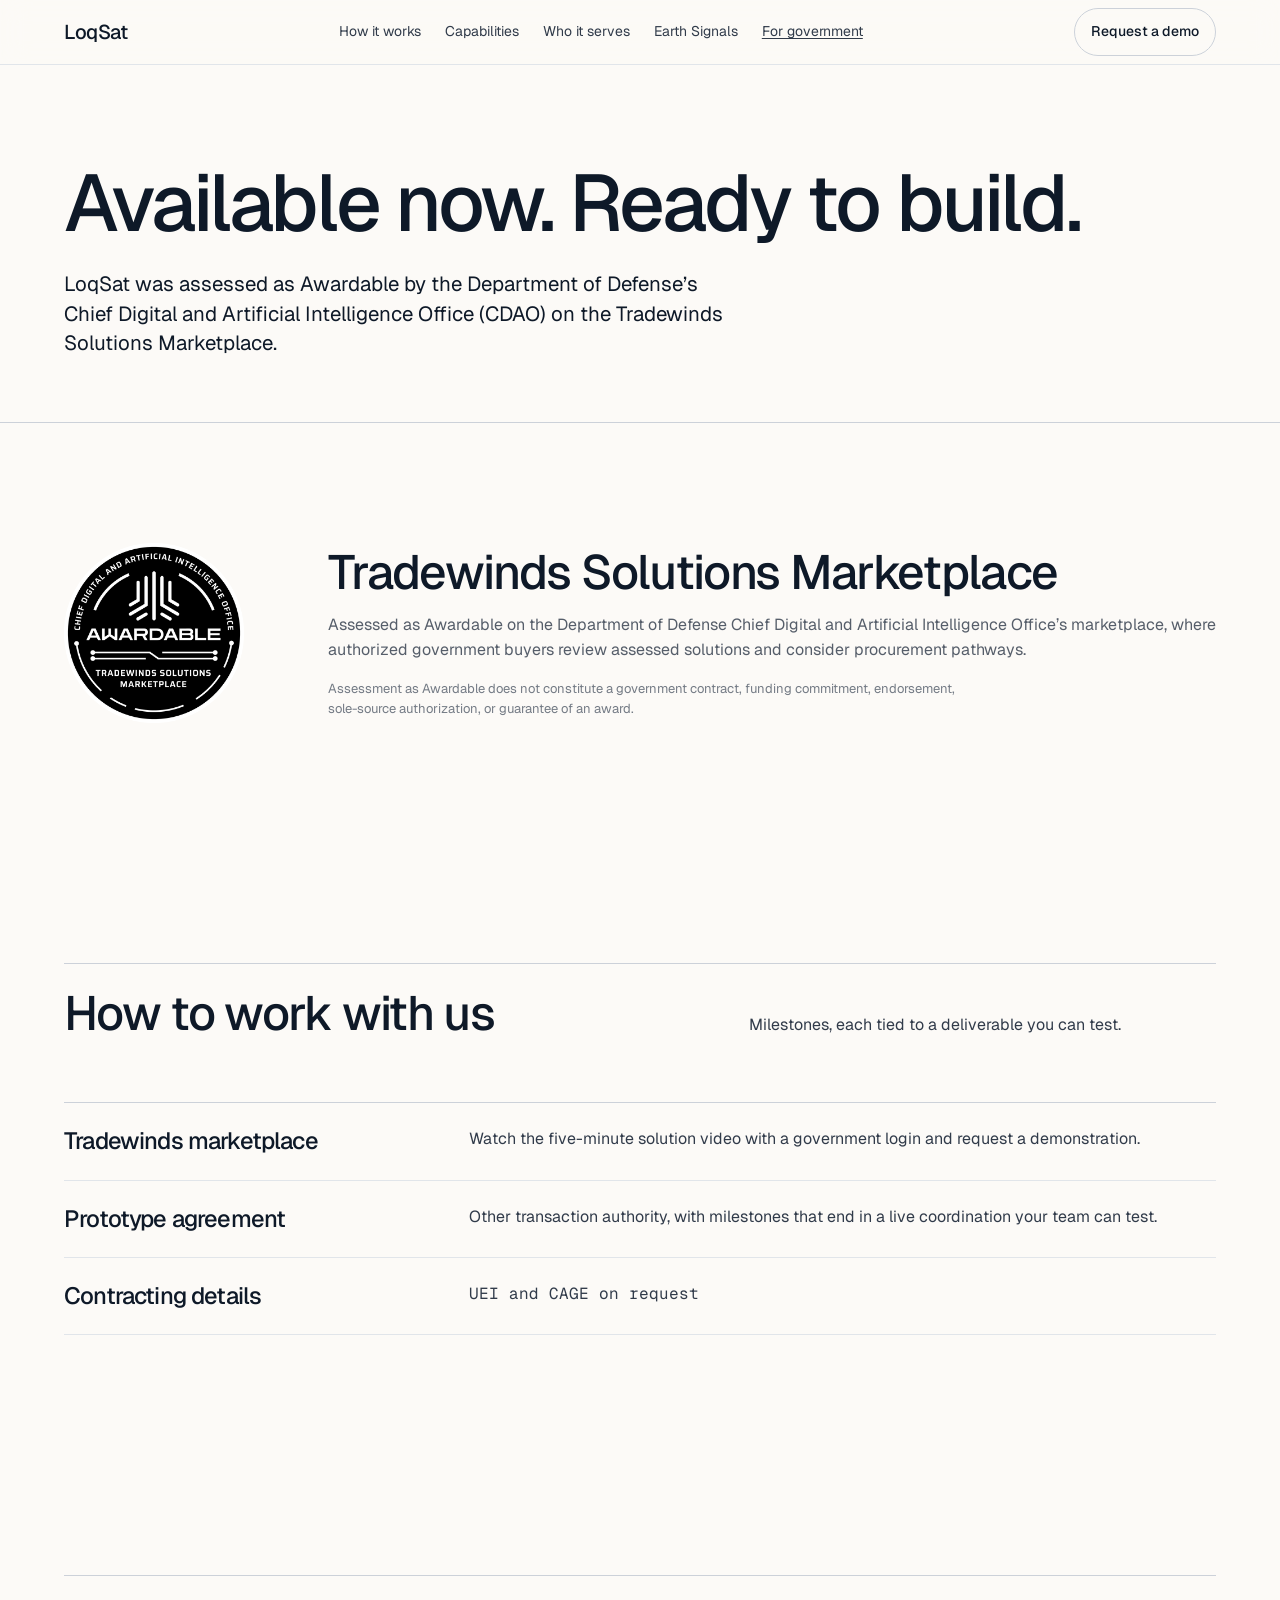
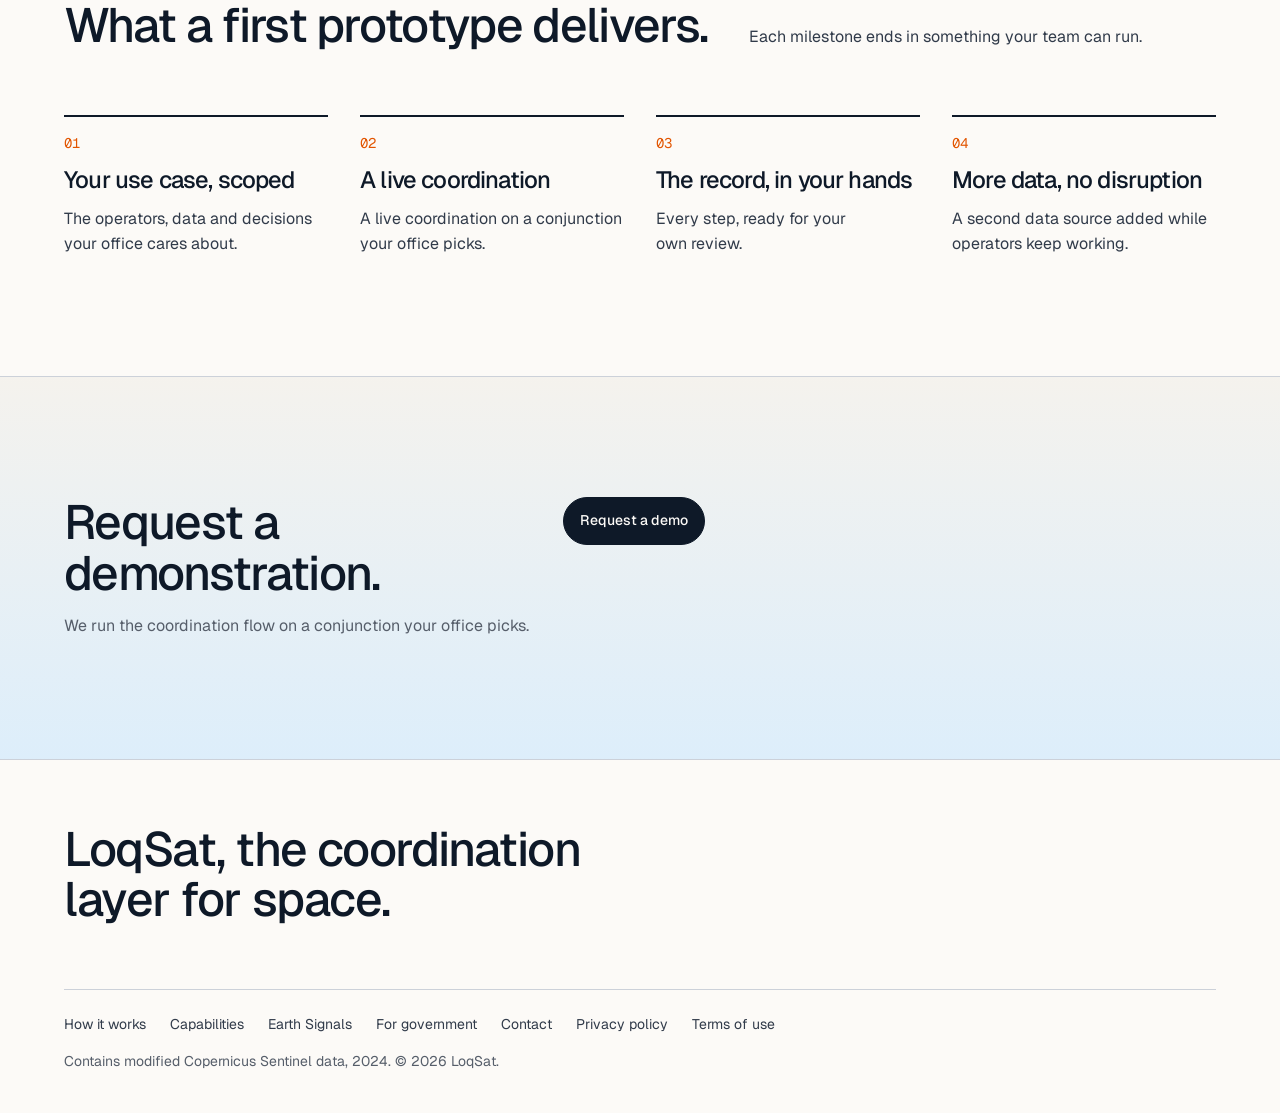
==== government.html @ f5f372d7 "Deploy the new LoqSat site (loqsat-platform deb4bd4) Founder asked to push, merge and deploy. Copied" ====
<!doctype html>
<html lang="en" class="js">
<head>
<meta name="description" content="LoqSat is assessed as Awardable by the Department of Defense’s CDAO on the Tradewinds Solutions Marketplace. How government buyers work with us.">
<meta charset="utf-8">
<meta name="viewport" content="width=device-width, initial-scale=1, viewport-fit=cover">
<link rel="preconnect" href="https://fonts.googleapis.com">
<link rel="stylesheet" href="https://fonts.googleapis.com/css2?family=Geist:wght@400;500&family=Geist+Mono:wght@400&display=swap">
<link rel="icon" href="data:,">
<link rel="stylesheet" href="styles.css">
<title>For government | LoqSat</title></head><body>
<a class="skip" href="#main">Skip to content</a>
<header class="nav">
  <div class="container">
    <a class="wordmark" href="index.html">LoqSat</a>
    <nav aria-label="Main"><ul>
      <li><a href="index.html#how">How it works</a></li>
      <li><a href="index.html#platform">Capabilities</a></li>
      <li><a href="index.html#who">Who it serves</a></li>
      <li><a href="signals.html">Earth Signals</a></li>
      <li><a href="government.html" aria-current="page">For government</a></li>
    </ul></nav>
    <a class="btn" href="index.html#contact">Request a demo</a>
  </div>
</header>
<main id="main">
  <section class="page-head"><div class="container">
    <h1>Available now. Ready to build.</h1>
    <p class="lead">LoqSat was assessed as Awardable by the Department of Defense’s Chief Digital and Artificial Intelligence Office (CDAO) on the Tradewinds Solutions Marketplace.</p>
  </div></section>
  <section class="section" aria-labelledby="tw-h"><div class="container">
    <div class="award">
      <a href="https://www.tradewindai.com" target="_blank" rel="noopener"><img src="badge-tradewinds-awardable.png" width="200" height="200" alt="Awardable badge, Tradewinds Solutions Marketplace"></a>
      <div class="body">
        <h2 id="tw-h">Tradewinds Solutions Marketplace</h2>
        <p class="muted">Assessed as Awardable on the Department of Defense Chief Digital and Artificial Intelligence Office’s marketplace, where authorized government buyers review assessed solutions and consider procurement pathways.</p>
        <p class="fine">Assessment as Awardable does not constitute a government contract, funding commitment, endorsement, sole-source authorization, or guarantee of an award.</p>
      </div>
    </div>
  </div></section>
  <section class="section" aria-labelledby="paths-h"><div class="container">
    <div class="section-head"><h2 id="paths-h">How to work with us</h2><p>Milestones, each tied to a deliverable you can test.</p></div>
    <div class="rows">
      <div><h3>Tradewinds marketplace</h3><p>Watch the five-minute solution video with a government login and request a demonstration.</p></div>
      <div><h3>Prototype agreement</h3><p>Other transaction authority, with milestones that end in a live coordination your team can test.</p></div>
      <div><h3>Contracting details</h3><p class="measure">UEI and CAGE on request</p></div>
    </div>
  </div></section>
  <section class="section" aria-labelledby="first-h"><div class="container">
    <div class="section-head"><h2 id="first-h">What a first prototype delivers.</h2><p>Each milestone ends in something your team can run.</p></div>
    <ol class="steps">
      <li><span class="measure">01</span><h3>Your use case, scoped</h3><p>The operators, data and decisions your office cares about.</p></li>
      <li><span class="measure">02</span><h3>A live coordination</h3><p>A live coordination on a conjunction your office picks.</p></li>
      <li><span class="measure">03</span><h3>The record, in your hands</h3><p>Every step, ready for your own review.</p></li>
      <li><span class="measure">04</span><h3>More data, no disruption</h3><p>A second data source added while operators keep working.</p></li>
    </ol>
  </div></section>
</main>
<section class="close" aria-labelledby="demo-h"><div class="container">
  <div style="display:grid;gap:var(--space-md);align-content:start"><h2 id="demo-h">Request a demonstration.</h2><p class="muted">We run the coordination flow on a conjunction your office picks.</p></div>
  <div><a class="btn btn--primary" href="index.html#contact">Request a demo</a></div>
</div></section>
<footer class="footer">
  <div class="container">
    <p class="letter">LoqSat, the coordination layer for space.</p>
    <div class="cols">
      <ul><li><a href="index.html#how">How it works</a></li><li><a href="index.html#platform">Capabilities</a></li><li><a href="signals.html">Earth Signals</a></li><li><a href="government.html">For government</a></li><li><a href="index.html#contact">Contact</a></li><li><a href="privacy.html">Privacy policy</a></li><li><a href="terms.html">Terms of use</a></li></ul>
      <p class="muted">Contains modified Copernicus Sentinel data, 2024. © 2026 LoqSat.</p>
    </div>
  </div>
</footer>
</body></html>
---- styles.css ----
:root {
  color-scheme: light;
  --space-3xs: 2px; --space-2xs: 4px; --space-xs: 8px; --space-sm: 12px; --space-md: 16px; --space-lg: 24px; --space-xl: 40px; --space-2xl: 64px; --space-3xl: 96px; --space-4xl: 144px;
  --text-xs: 0.8125rem; --text-sm: 0.875rem; --text-md: 1rem; --text-lg: 1.25rem; --text-xl: 1.5625rem; --text-2xl: 1.953rem; --text-3xl: 2.441rem;
  --text-display-s: clamp(2.25rem, 4vw + 0.5rem, 3.75rem); --text-display: clamp(2.75rem, 5vw + 1rem, 5.25rem);
  --text-section: clamp(2rem, 2.5vw + 1rem, 3.5rem); --text-title: clamp(1.25rem, 0.75vw + 0.875rem, 1.625rem); --text-lead: clamp(1.125rem, 0.35vw + 1rem, 1.375rem);
  --ease-out: cubic-bezier(0.16, 1, 0.3, 1); --ease-in: cubic-bezier(0.7, 0, 0.84, 0); --ease-in-out: cubic-bezier(0.65, 0, 0.35, 1);
  --dur-micro: 120ms; --dur-short: 220ms; --dur-long: 420ms;
  --color-error: oklch(72% 0.15 27); --color-success: oklch(76% 0.13 150);
  --container: 1440px; --gutter: 64px; --gap-columns: 32px; --section-gap-s: 120px; --section-gap: 144px; --section-gap-l: 176px;
  --z-base: 1; --z-raised: 10; --z-dropdown: 100; --z-sticky: 200; --z-sticky-nav: 300; --z-modal: 400; --z-toast: 500; --z-tooltip: 600;
  --color-paper: oklch(98.6% 0.004 85); --color-paper-2: oklch(96.2% 0.007 85); --color-paper-3: oklch(93.6% 0.009 85);
  --color-ink: oklch(21% 0.035 258); --color-ink-2: oklch(35% 0.03 258); --color-muted: oklch(48% 0.022 258); --color-muted-2: oklch(58% 0.018 258);
  --color-rule: oklch(86% 0.012 258); --color-rule-2: oklch(92% 0.008 258);
  --color-accent: oklch(63% 0.19 42); --color-accent-ink: oklch(99% 0 0); --color-accent-2: oklch(54% 0.16 255); --color-focus: oklch(55% 0.16 255);
  --color-error: oklch(55% 0.19 27);
  --font-display: "Geist", ui-sans-serif, system-ui, sans-serif; --font-body: var(--font-display);
  --font-outlier: "Geist Mono", ui-monospace, monospace;
  --radius-card: 10px; --radius-pill: 999px; --rule-hair: 1px; --shadow-card: 0 1px 2px oklch(21% 0.035 258 / 0.06), 0 12px 40px -12px oklch(21% 0.035 258 / 0.18);
  --tracking-display: -0.035em; --display-weight: 500;
}
*, *::before, *::after { box-sizing: border-box; }
html, body { overflow-x: clip; }
html { scrollbar-color: var(--color-muted) var(--color-paper); scroll-padding-top: var(--space-3xl); }
body { margin: 0; background: var(--color-paper); color: var(--color-ink); font-family: var(--font-body); font-size: var(--text-md); line-height: 1.55; -webkit-font-smoothing: antialiased; caret-color: var(--color-accent); }
::selection { background: color-mix(in oklab, var(--color-accent) 35%, transparent); color: var(--color-ink); }
:focus-visible { outline: 2px solid var(--color-focus); outline-offset: 2px; }
a { color: inherit; text-decoration-thickness: 1px; text-underline-offset: 0.16em; }
h1, h2, h3 { margin: 0; font-family: var(--font-display); font-weight: var(--display-weight, 700); font-synthesis: none; letter-spacing: var(--tracking-display); line-height: 1.05; overflow-wrap: break-word; min-width: 0; text-wrap: balance; }
h1 { max-width: 20ch; font-size: var(--text-display); } h2 { max-width: 30ch; font-size: var(--text-section); } h3 { max-width: 40ch; font-size: var(--text-title); line-height: 1.2; }
.lead { font-size: var(--text-lead); line-height: 1.45; max-width: 52ch; }
p { margin: 0; text-wrap: pretty; }
p:not([class]) { max-width: 65ch; }
img, video { max-width: 100%; height: auto; display: block; }
svg { display: block; }
[hidden] { display: none !important; }
button, input, select, textarea { font: inherit; }
.container { width: 100%; max-width: var(--container); margin-inline: auto; padding-inline: var(--gutter); box-sizing: border-box; }
.num, .figure, td.num { font-variant-numeric: tabular-nums; }
.visually-hidden { position: absolute; width: 1px; height: 1px; overflow: hidden; clip-path: inset(50%); white-space: nowrap; }
[data-slot] { position: relative; overflow: hidden; background: linear-gradient(160deg, var(--color-paper-2, var(--color-paper)), var(--color-paper-3, var(--color-paper))); }
[data-slot] > img { position: absolute; inset: 0; width: 100%; height: 100%; object-fit: cover; z-index: 1; }
[data-slot]:has(> img) > :not(img):not([data-keep]) { display: none !important; }
@media (max-width: 60rem) { :root { --gutter: 24px; --section-gap-s: 80px; --section-gap: 96px; --section-gap-l: 120px; } }
@media (max-width: 40rem) { :root { --gutter: 16px; --section-gap-s: 56px; --section-gap: 72px; --section-gap-l: 96px; --gap-columns: 16px; } }
@media (prefers-reduced-motion: reduce) { *:not(.keep-motion), *:not(.keep-motion)::before, *:not(.keep-motion)::after { animation-duration: 0.01ms !important; animation-iteration-count: 1 !important; transition-duration: 0.01ms !important; scroll-behavior: auto !important; } }
/* photographs: natural sat=-20 con=10 */


/* ---------- page ---------- */
.measure { font-family: var(--font-outlier); font-variant-numeric: tabular-nums; }
.btn { display: inline-flex; align-items: center; justify-content: center; gap: var(--space-xs); min-height: 44px; border-radius: var(--radius-pill); padding-inline: var(--space-lg); padding: var(--space-sm) var(--space-md); border: var(--rule-hair) solid var(--color-rule); background: none; color: var(--color-ink); font-weight: 500; font-size: var(--text-sm); text-decoration: none; white-space: nowrap; cursor: pointer; transition: background-color var(--dur-short) var(--ease-out), border-color var(--dur-short) var(--ease-out), color var(--dur-short) var(--ease-out); }
.btn:hover { border-color: var(--color-ink); background: var(--color-paper); }
.btn:active { transform: translateY(1px); }
.btn:disabled { opacity: 0.5; cursor: not-allowed; }
.btn--primary { background: var(--color-ink); border-color: var(--color-ink); color: var(--color-paper); }
.btn--primary:hover { background: var(--color-accent-2); border-color: var(--color-accent-2); }
.ticks { position: relative; }
.ticks::before, .ticks::after { content: ""; position: absolute; width: 12px; height: 12px; border: 0 solid var(--color-muted); pointer-events: none; z-index: var(--z-raised); }
.ticks::before { top: calc(-1 * var(--space-xs)); left: calc(-1 * var(--space-xs)); border-width: 1px 0 0 1px; }
.ticks::after { right: calc(-1 * var(--space-xs)); bottom: calc(-1 * var(--space-xs)); border-width: 0 1px 1px 0; }
.label { font-size: var(--text-xs); color: var(--color-muted); font-weight: 500; }
.muted { color: var(--color-muted); }

/* nav */
.nav { position: sticky; top: 0; z-index: var(--z-sticky-nav); background: color-mix(in oklab, var(--color-paper) 80%, transparent); backdrop-filter: saturate(1.4) blur(14px); border-bottom: var(--rule-hair) solid var(--color-rule-2); }
.nav .container { display: flex; align-items: center; justify-content: space-between; gap: var(--space-lg); min-height: 64px; }
.wordmark { font-weight: 500; letter-spacing: -0.02em; font-size: var(--text-lg); text-decoration: none; }
.nav ul { display: flex; gap: var(--space-lg); list-style: none; margin: 0; padding: 0; font-size: var(--text-sm); color: var(--color-ink-2); }
.nav ul a { text-decoration: none; }
.nav ul a:hover, .nav ul a[aria-current="page"] { text-decoration: underline; }
@media (max-width: 52rem) { .nav ul { display: none; } }

/* sections */
.section { padding-block: var(--section-gap-s); }
.section-head { display: grid; grid-template-columns: minmax(0, 7fr) minmax(0, 5fr); gap: var(--gap-columns); padding-top: var(--space-lg); border-top: var(--rule-hair) solid var(--color-rule); align-items: baseline; margin-bottom: var(--space-2xl); }
.section-head p { color: var(--color-ink-2); }
@media (max-width: 52rem) { .section-head { grid-template-columns: minmax(0, 1fr); } }
.figures { display: grid; grid-template-columns: repeat(3, minmax(0, 1fr)); border-block: var(--rule-hair) solid var(--color-rule); }
.figures > div { padding: var(--space-xl) var(--space-lg) var(--space-lg) 0; display: grid; gap: var(--space-sm); align-content: start; }
.figures > div + div { border-left: var(--rule-hair) solid var(--color-rule); padding-left: var(--space-lg); }
.figures .big { font-family: var(--font-outlier); font-size: var(--text-display-s); letter-spacing: -0.03em; line-height: 1; font-variant-numeric: tabular-nums; }
.figures .big small { font-size: 0.5em; color: var(--color-muted); }
.figures .src { font-size: var(--text-xs); color: var(--color-muted-2); }
@media (max-width: 52rem) { .figures { grid-template-columns: minmax(0, 1fr); } .figures > div + div { border-left: 0; border-top: var(--rule-hair) solid var(--color-rule); padding-left: 0; } }
.rows { border-top: var(--rule-hair) solid var(--color-rule); }
.rows > div { display: grid; grid-template-columns: minmax(0, 4fr) minmax(0, 8fr); gap: var(--gap-columns); padding-block: var(--space-lg); border-bottom: var(--rule-hair) solid var(--color-rule-2); }
.rows h3 { font-size: var(--text-title); }
.rows p { color: var(--color-ink-2); }
@media (max-width: 52rem) { .rows > div { grid-template-columns: minmax(0, 1fr); gap: var(--space-xs); } }

/* timeline diagram */
.timeline { margin-top: var(--space-2xl); background: var(--color-paper-2); border-radius: var(--radius-card); padding: var(--space-xl) var(--space-lg) var(--space-lg); overflow-x: auto; }
.timeline svg { min-width: 720px; width: 100%; height: auto; }
.timeline .cap { margin-top: var(--space-sm); font-size: var(--text-xs); color: var(--color-muted); }

/* award */
.award { display: grid; grid-template-columns: 200px minmax(0, 1fr); gap: var(--space-2xl); align-items: center; }
.award img { width: 200px; height: 200px; }
.award .fine { font-size: var(--text-xs); color: var(--color-muted-2); max-width: 70ch; }
.award .body { display: grid; gap: var(--space-md); }
@media (max-width: 52rem) { .award { grid-template-columns: minmax(0, 1fr); } }

/* photo */
.photo { position: relative; outline: var(--rule-hair) solid color-mix(in oklab, var(--color-ink) 8%, transparent); outline-offset: -1px; aspect-ratio: 16 / 10; overflow: hidden; border-radius: var(--radius-card); }
.photo img { width: 100%; height: 100%; object-fit: cover; }
.photo .meta { position: absolute; inset: auto 0 0 0; backdrop-filter: blur(10px); display: grid; grid-template-columns: repeat(3, minmax(0, 1fr)); gap: var(--space-md); padding: var(--space-sm) var(--space-md); background: color-mix(in oklab, var(--color-paper) 82%, transparent); }
.photo .meta div { display: grid; gap: var(--space-3xs); }
.photo .meta .measure { font-size: var(--text-xs); color: var(--color-ink); }
@media (max-width: 40rem) { .photo .meta { grid-template-columns: minmax(0, 1fr); } .photo { aspect-ratio: 4 / 5; } }
.after-photo { display: grid; grid-template-columns: minmax(0, 7fr) minmax(0, 5fr); gap: var(--gap-columns); margin-top: var(--space-xl); align-items: start; }
.after-photo .actions { display: flex; gap: var(--space-sm); flex-wrap: wrap; }
@media (max-width: 52rem) { .after-photo { grid-template-columns: minmax(0, 1fr); } }

/* form close */
.close { background: linear-gradient(180deg, var(--color-paper-2), oklch(94% 0.025 240)); border-block: var(--rule-hair) solid var(--color-rule); }
.close .container { display: grid; grid-template-columns: minmax(0, 5fr) minmax(0, 7fr); gap: var(--gap-columns); padding-block: var(--section-gap-s); }
.form { display: grid; grid-template-columns: repeat(2, minmax(0, 1fr)); gap: var(--space-md); }
.field { display: grid; gap: var(--space-2xs); }
.field.wide { grid-column: 1 / -1; }
.field label { font-size: var(--text-xs); color: var(--color-muted); font-weight: 500; }
.field input, .field select, .field textarea { border-radius: 8px; background: var(--color-paper); border: var(--rule-hair) solid var(--color-muted-2); color: var(--color-ink); padding: var(--space-sm); min-height: 44px; transition: border-color var(--dur-short) var(--ease-out); }
.field input:hover, .field select:hover, .field textarea:hover { border-color: var(--color-muted); }
.field input:focus-visible, .field select:focus-visible, .field textarea:focus-visible { border-color: var(--color-focus); outline-offset: 0; }
.field input[aria-invalid="true"] { border-color: var(--color-error); }
.form .status { grid-column: 1 / -1; font-size: var(--text-sm); color: var(--color-ink-2); min-height: 1.5em; }
@media (max-width: 52rem) { .close .container { grid-template-columns: minmax(0, 1fr); } .form { grid-template-columns: minmax(0, 1fr); } }

/* footer */
.footer { padding-block: var(--space-2xl) var(--space-xl); }
.footer .letter { font-size: var(--text-section); letter-spacing: -0.03em; line-height: 1.05; font-weight: 500; max-width: 18ch; }
.footer .cols { display: flex; flex-wrap: wrap; justify-content: space-between; gap: var(--space-md) var(--space-xl); margin-top: var(--space-2xl); padding-top: var(--space-lg); border-top: var(--rule-hair) solid var(--color-rule); font-size: var(--text-sm); color: var(--color-ink-2); }
.footer .cols ul { list-style: none; margin: 0; padding: 0; display: flex; flex-wrap: wrap; gap: var(--space-xs) var(--space-lg); }
.footer .cols a { text-decoration: none; }
.footer .cols a:hover { text-decoration: underline; }

/* inner pages */
.page-head { padding-block: var(--space-3xl) var(--space-2xl); border-bottom: var(--rule-hair) solid var(--color-rule); }
.page-head .container { display: grid; gap: var(--space-lg); }
.chart { background: var(--color-paper-2); border-radius: var(--radius-card); padding: var(--space-xl) var(--space-lg) var(--space-lg); overflow-x: auto; }
.chart svg { min-width: 640px; width: 100%; height: auto; }
.chart .readout { font-family: var(--font-outlier); font-size: var(--text-sm); color: var(--color-ink); min-height: 1.6em; }
.list-rows { border-top: var(--rule-hair) solid var(--color-rule); }
.list-rows > div { display: grid; grid-template-columns: minmax(0, 4fr) minmax(0, 6fr) minmax(0, 2fr); gap: var(--gap-columns); padding-block: var(--space-md); border-bottom: var(--rule-hair) solid var(--color-rule-2); align-items: baseline; }
.list-rows .state { font-size: var(--text-xs); color: var(--color-muted); text-align: right; }
.list-rows .state.live { color: var(--color-accent); }
@media (max-width: 52rem) { .list-rows > div { grid-template-columns: minmax(0, 1fr); gap: var(--space-2xs); } .list-rows .state { text-align: left; } }
.container { padding-left: max(var(--gutter), env(safe-area-inset-left, 0px)); padding-right: max(var(--gutter), env(safe-area-inset-right, 0px)); }
.nav { top: env(safe-area-inset-top, 0px); }
body::before { content: ""; position: fixed; inset: 0 0 auto; height: env(safe-area-inset-top, 0px); z-index: var(--z-sticky-nav); background: var(--color-paper); }
.skip { position: absolute; left: var(--space-md); top: -100px; background: var(--color-accent); color: var(--color-accent-ink); padding: var(--space-xs) var(--space-sm); z-index: var(--z-toast); }
.skip:focus-visible { top: var(--space-md); }

/* hero: the orbit view */
.hero { position: relative; overflow: hidden; border-bottom: var(--rule-hair) solid var(--color-rule); background:
  radial-gradient(60% 80% at 74% 42%, oklch(93% 0.035 235) 0%, oklch(96.5% 0.015 235) 40%, var(--color-paper) 72%); }
.hero-grid { display: grid; grid-template-columns: minmax(0, 1fr) minmax(0, 1.15fr); gap: var(--space-xl); align-items: center; min-height: min(820px, calc(100svh - 64px - 132px)); padding-block: var(--space-2xl) var(--space-xl); }
.hero h1 { font-size: clamp(2.75rem, 4.4vw + 0.25rem, 5.75rem); line-height: 0.98; max-width: 12ch; overflow-wrap: normal; word-break: normal; hyphens: manual; }
@media (min-width: 1800px) { :root { --container: 1680px; } .hero h1 { font-size: 6rem; max-width: 13ch; } }
.hero h1 em { font-style: normal; color: var(--color-accent); }
.hero-copy { position: relative; z-index: 2; display: grid; gap: var(--space-lg); align-content: center; min-width: 0; }
.hero-copy .lead { color: var(--color-ink-2); max-width: 44ch; }
.hero-copy .actions { display: flex; flex-wrap: wrap; gap: var(--space-sm); }
.kicker { display: inline-flex; align-items: center; gap: var(--space-xs); font-size: var(--text-sm); color: var(--color-ink-2); font-weight: 500; }
.kicker img { width: 28px; height: 28px; }
.globe-wrap { position: relative; z-index: 1; aspect-ratio: 1 / 1; width: 100%; max-height: calc(100svh - 200px); min-height: 360px; justify-self: center; }
.globe-wrap canvas { -webkit-mask-image: radial-gradient(circle at 50% 50%, #000 58%, transparent 71%); mask-image: radial-gradient(circle at 50% 50%, #000 58%, transparent 71%); position: absolute; inset: 0; width: 100%; height: 100%; display: block; touch-action: pan-y; cursor: grab; outline: none; }
.globe-wrap canvas:active { cursor: grabbing; }
.globe-wrap canvas:focus-visible { outline: 2px solid var(--color-focus); outline-offset: -6px; border-radius: 50%; }
.globe-hint { position: absolute; bottom: 4px; left: 50%; transform: translateX(-50%); font-size: var(--text-xs); color: var(--color-muted); white-space: nowrap; pointer-events: none; }
.globe-fallback { position: absolute; inset: 0; display: none; place-items: center; color: var(--color-muted); font-size: var(--text-sm); }
.no-gl .globe-fallback { display: grid; }
.hero-bar { position: relative; z-index: 2; border-top: var(--rule-hair) solid var(--color-rule); background: color-mix(in oklab, var(--color-paper) 78%, transparent); backdrop-filter: blur(12px); }
.hero-bar .container { display: grid; grid-template-columns: auto minmax(0, 1fr); gap: var(--space-xs) var(--space-xl); align-items: center; padding-block: var(--space-md); }
.bar-stats { display: grid; grid-template-columns: repeat(3, auto); gap: var(--space-xl); }
.bar-stats > div { display: grid; gap: 2px; }
.bar-stats .measure { font-size: var(--text-sm); }
.hero-bar .chips { justify-content: flex-end; }
.bar-note { grid-column: 1 / -1; font-size: var(--text-xs); color: var(--color-muted); }
.chips { display: flex; flex-wrap: wrap; gap: var(--space-2xs); align-items: center; }
.chip-sep { width: 1px; height: 20px; background: var(--color-rule); margin-inline: var(--space-2xs); }
.chip { display: inline-flex; align-items: center; gap: 6px; min-height: 34px; padding: 0 var(--space-sm); border-radius: var(--radius-pill); border: var(--rule-hair) solid var(--color-rule); background: var(--color-paper); color: var(--color-muted); font-size: var(--text-xs); font-weight: 500; cursor: pointer; transition: color var(--dur-short) var(--ease-out), border-color var(--dur-short) var(--ease-out), background-color var(--dur-short) var(--ease-out); }
.chip::before { content: ""; width: 8px; height: 8px; border-radius: 50%; background: var(--dot, var(--color-muted-2)); opacity: 0.35; transition: opacity var(--dur-short) var(--ease-out); }
.chip[aria-pressed="true"] { color: var(--color-ink); border-color: var(--color-ink-2); }
.chip[aria-pressed="true"]::before { opacity: 1; }
.chip:hover { border-color: var(--color-ink-2); }
.chip .measure { font-size: 11px; color: var(--color-muted); }
.chip--plain::before { display: none; }
.chip--plain[aria-pressed="true"] { background: var(--color-ink); color: var(--color-paper); border-color: var(--color-ink); }
.tag { position: absolute; z-index: 3; left: 0; top: 0; pointer-events: none; transform: translate(-50%, calc(-100% - 18px)); padding: 8px 12px; border-radius: 10px; background: var(--color-ink); color: var(--color-paper); font-family: var(--font-outlier); font-size: 12px; line-height: 1.5; white-space: nowrap; opacity: 0; transition: opacity var(--dur-short) var(--ease-out); box-shadow: var(--shadow-card); text-align: center; }
.tag.on { opacity: 1; }
.tag::after { content: ""; position: absolute; left: 50%; bottom: -5px; width: 10px; height: 10px; background: inherit; transform: translateX(-50%) rotate(45deg); }
.tag b { font-weight: 400; color: oklch(80% 0.14 55); }
.tag .step { display: block; font-family: var(--font-body); font-size: 13px; color: oklch(92% 0.02 255); }
@media (max-width: 75rem) {
  .hero-grid { grid-template-columns: minmax(0, 1fr); min-height: 0; gap: var(--space-md); padding-top: var(--space-xl); }
  .hero h1 { font-size: clamp(2.5rem, 7vw, 5rem); max-width: 14ch; }
  .globe-wrap { width: min(100%, 720px); max-height: none; }
  .hero-bar .container { grid-template-columns: minmax(0, 1fr); }
  .hero-bar .chips { justify-content: flex-start; }
}
@media (max-width: 40rem) { .bar-stats { gap: var(--space-md); } .globe-wrap { min-height: 0; } .chip-sep { display: none; } }

/* tinted sections */
.section--tint { background: var(--color-paper-2); border-block: var(--rule-hair) solid var(--color-rule-2); }
.figures--4 { grid-template-columns: repeat(4, minmax(0, 1fr)); }
@media (max-width: 75rem) { .figures--4 { grid-template-columns: repeat(2, minmax(0, 1fr)); } .figures--4 > div:nth-child(3) { border-left: 0; padding-left: 0; } .figures--4 > div:nth-child(n+3) { border-top: var(--rule-hair) solid var(--color-rule); } }
@media (max-width: 40rem) { .figures--4 { grid-template-columns: minmax(0, 1fr); } .figures--4 > div + div { border-left: 0; padding-left: 0; border-top: var(--rule-hair) solid var(--color-rule); } }
.card { background: var(--color-paper); border: var(--rule-hair) solid var(--color-rule-2); border-radius: var(--radius-card); box-shadow: var(--shadow-card); }
.n { font-size: var(--text-xs); color: var(--color-accent); }

/* how */
.how { display: grid; grid-template-columns: minmax(0, 5fr) minmax(0, 7fr); gap: var(--space-2xl); align-items: start; }
.flow { list-style: none; margin: 0; padding: 0; display: grid; }
.flow li { display: grid; grid-template-columns: 3ch minmax(0, 1fr); gap: var(--space-md); padding-block: var(--space-md); border-bottom: var(--rule-hair) solid var(--color-rule); }
.flow li:first-child { border-top: var(--rule-hair) solid var(--color-rule); }
.flow h3 { font-size: var(--text-lg); margin-bottom: var(--space-2xs); }
.flow p { color: var(--color-ink-2); font-size: var(--text-sm); }
.record { padding: var(--space-lg); display: grid; gap: var(--space-md); position: sticky; top: 88px; }
.record-head { display: flex; flex-wrap: wrap; justify-content: space-between; align-items: center; gap: var(--space-sm); }
.record .title { font-weight: 500; font-size: var(--text-lg); }
.record-actions { display: flex; flex-wrap: wrap; gap: var(--space-2xs); }
.btn--sm { min-height: 36px; padding: 0 var(--space-md); font-size: var(--text-xs); }
.table-wrap { overflow-x: auto; }
.record table { width: 100%; border-collapse: collapse; font-size: var(--text-xs); min-width: 520px; }
.record th { text-align: left; font-weight: 500; color: var(--color-muted); padding: var(--space-xs) var(--space-xs) var(--space-xs) 0; border-bottom: var(--rule-hair) solid var(--color-rule); }
.record td { padding: var(--space-xs) var(--space-xs) var(--space-xs) 0; border-bottom: var(--rule-hair) solid var(--color-rule-2); vertical-align: top; transition: opacity var(--dur-long) var(--ease-out), background-color var(--dur-short) var(--ease-out); }
.record tbody tr { transition: opacity var(--dur-long) var(--ease-out); }
.js .record tbody tr:not(.in) { opacity: 0; }
.record td.h { color: var(--color-muted); }
.record tr.warn td:nth-child(4) { color: var(--color-accent); }
.record tr.done td:nth-child(4) { color: var(--color-accent-2); }
.record tr.broken td { background: oklch(95% 0.04 27); }
.record tr.broken td.h { color: var(--color-error); text-decoration: line-through; }
.record tbody:empty::after { content: "No entries yet."; display: block; padding: var(--space-md) 0; color: var(--color-muted); }
.state { font-size: var(--text-sm); color: var(--color-ink-2); min-height: 1.5em; }
.state.ok { color: oklch(48% 0.13 150); } .state.bad { color: var(--color-error); }
@media (max-width: 60rem) { .how { grid-template-columns: minmax(0, 1fr); } .record { position: static; } }

/* platform */
.caps { display: grid; grid-template-columns: repeat(4, minmax(0, 1fr)); gap: var(--space-md); }
.cap-card { padding: var(--space-lg); display: grid; gap: var(--space-xs); align-content: start; }
.cap-card h3 { font-size: var(--text-lg); }
.cap-card p { font-size: var(--text-sm); color: var(--color-ink-2); }
.status { justify-self: start; font-size: 11px; font-weight: 500; padding: 3px 10px; border-radius: var(--radius-pill); white-space: nowrap; }
.status.now { background: oklch(93% 0.05 42); color: oklch(45% 0.15 42); }
.status.next { background: oklch(93% 0.04 255); color: oklch(42% 0.14 255); }
.status.later { background: var(--color-paper-2); color: var(--color-muted); border: var(--rule-hair) solid var(--color-rule-2); }
@media (max-width: 75rem) { .caps { grid-template-columns: repeat(3, minmax(0, 1fr)); } }
@media (max-width: 60rem) { .caps { grid-template-columns: repeat(2, minmax(0, 1fr)); } }
@media (max-width: 40rem) { .caps { grid-template-columns: minmax(0, 1fr); } }

/* governed */
.split { display: grid; grid-template-columns: minmax(0, 6fr) minmax(0, 6fr); gap: var(--space-2xl); align-items: center; }
.split-copy { display: grid; gap: var(--space-lg); }
.principles { list-style: none; margin: 0; padding: var(--space-sm) var(--space-lg); }
.principles li { display: grid; grid-template-columns: minmax(0, 1fr) minmax(0, 1fr); gap: var(--space-md); padding-block: var(--space-md); border-bottom: var(--rule-hair) solid var(--color-rule-2); font-size: var(--text-sm); }
.principles li:last-child { border-bottom: 0; }
.principles .measure { color: var(--color-accent-2); overflow-wrap: anywhere; }
@media (max-width: 60rem) { .split { grid-template-columns: minmax(0, 1fr); } }
@media (max-width: 40rem) { .principles li { grid-template-columns: minmax(0, 1fr); gap: 2px; } }

/* who */
.who { display: grid; grid-template-columns: repeat(5, minmax(0, 1fr)); gap: var(--space-md); }
.who .card { padding: var(--space-lg); display: grid; gap: var(--space-xs); align-content: start; }
.who h3 { font-size: var(--text-lg); }
.who p { font-size: var(--text-sm); color: var(--color-ink-2); }
@media (max-width: 75rem) { .who { grid-template-columns: repeat(3, minmax(0, 1fr)); } }
@media (max-width: 52rem) { .who { grid-template-columns: repeat(2, minmax(0, 1fr)); } }
@media (max-width: 40rem) { .who { grid-template-columns: minmax(0, 1fr); } }

/* award card */
.award.card { padding: var(--space-2xl); grid-template-columns: 180px minmax(0, 1fr); }
.award img { width: 180px; height: 180px; }
@media (max-width: 52rem) { .award.card { grid-template-columns: minmax(0, 1fr); padding: var(--space-xl); } }

/* signals */
.signals-grid { display: grid; grid-template-columns: minmax(0, 7fr) minmax(0, 5fr); gap: var(--space-xl); align-items: stretch; }
.signals-grid .photo { margin: 0; align-self: start; }
.signal-list { display: grid; gap: var(--space-md); align-content: start; }
.signal-list h3 { font-size: var(--text-xl); }
.signal-list ul { list-style: none; margin: 0; padding: 0; }
.signal-list li { display: flex; justify-content: space-between; gap: var(--space-md); align-items: center; padding-block: 10px; border-bottom: var(--rule-hair) solid var(--color-rule); font-size: var(--text-sm); }
.signal-list .btn { justify-self: start; }
.deliver { display: grid; grid-template-columns: repeat(4, minmax(0, 1fr)); gap: var(--space-md); margin-top: var(--space-xl); }
.deliver .card { padding: var(--space-lg); display: grid; gap: var(--space-xs); align-content: start; }
.deliver h3 { font-size: var(--text-lg); } .deliver p { font-size: var(--text-sm); color: var(--color-ink-2); }
.newsletter { margin-top: var(--space-xl); padding: var(--space-lg) var(--space-xl); display: grid; grid-template-columns: minmax(0, 1fr) minmax(0, 320px) auto; gap: var(--space-md); align-items: center; }
.newsletter h3 { font-size: var(--text-xl); }
.newsletter input { border-radius: var(--radius-pill); border: var(--rule-hair) solid var(--color-muted-2); padding: 0 var(--space-md); min-height: 44px; background: var(--color-paper); color: var(--color-ink); }
.newsletter .status { grid-column: 1 / -1; font-size: var(--text-sm); color: var(--color-ink-2); min-height: 0; }
.newsletter .status:empty { display: none; }
@media (max-width: 75rem) { .deliver { grid-template-columns: repeat(2, minmax(0, 1fr)); } }
@media (max-width: 60rem) { .signals-grid { grid-template-columns: minmax(0, 1fr); } .newsletter { grid-template-columns: minmax(0, 1fr); } }
@media (max-width: 40rem) { .deliver { grid-template-columns: minmax(0, 1fr); } .newsletter { padding: var(--space-lg); } }

/* footer pillars */
.pillars { list-style: none; margin: var(--space-xl) 0 0; padding: 0; display: flex; flex-wrap: wrap; gap: var(--space-xs); }
.pillars li { font-size: var(--text-sm); padding: 6px 14px; border-radius: var(--radius-pill); border: var(--rule-hair) solid var(--color-rule); color: var(--color-ink-2); }
.section-head h2 { max-width: 22ch; }
@media (max-width: 52rem) { .nav ul { display: none; } }
@media (max-width: 75rem) and (min-width: 52.01rem) { .nav ul { gap: var(--space-md); } }

/* reveal on scroll */
.js [data-reveal] { opacity: 0; transform: translateY(28px); transition: opacity 900ms var(--ease-out), transform 900ms var(--ease-out); }
.js [data-reveal].in { opacity: 1; transform: none; }
.js [data-reveal="2"] { transition-delay: 120ms; } .js [data-reveal="3"] { transition-delay: 240ms; }
@media (prefers-reduced-motion: reduce) { .js [data-reveal] { opacity: 1; transform: none; } }
.figures .big { color: var(--color-ink); }
.ticks::before, .ticks::after { display: none; }

/* government page */
.steps { list-style: none; margin: var(--space-2xl) 0 0; padding: 0; display: grid; grid-template-columns: repeat(4, minmax(0, 1fr)); gap: var(--gap-columns); }
.steps li { display: grid; gap: var(--space-sm); align-content: start; padding-top: var(--space-md); border-top: 2px solid var(--color-ink); }
.steps .measure { color: var(--color-accent); font-size: var(--text-sm); }
.steps p { color: var(--color-ink-2); }
@media (max-width: 75rem) { .steps { grid-template-columns: repeat(2, minmax(0, 1fr)); } }
@media (max-width: 40rem) { .steps { grid-template-columns: minmax(0, 1fr); } }
.legal { max-width: 72ch; display: grid; gap: var(--space-md); }
.legal h2 { font-size: var(--text-xl); margin-top: var(--space-lg); }
.legal ul { margin: 0; padding-left: 1.2em; color: var(--color-ink-2); }
.legal p { color: var(--color-ink-2); }

.caps--3 { grid-template-columns: repeat(3, minmax(0, 1fr)); }
@media (max-width: 60rem) { .caps--3 { grid-template-columns: repeat(2, minmax(0, 1fr)); } }
@media (max-width: 40rem) { .caps--3 { grid-template-columns: minmax(0, 1fr); } }

/* hero: run note and the narration caption */
.run-note { font-size: var(--text-sm); color: var(--color-muted); max-width: 46ch; margin-top: calc(-1 * var(--space-xs)); }
.kicker span { min-width: 0; }
.globe-caption { position: absolute; z-index: 3; left: var(--space-md); bottom: var(--space-xl); max-width: min(340px, calc(100% - 2 * var(--space-md))); display: grid; gap: 2px; padding: 10px 14px; border-radius: 10px; background: color-mix(in oklab, var(--color-ink) 92%, transparent); color: var(--color-paper); font-family: var(--font-outlier); font-size: 12px; line-height: 1.5; box-shadow: var(--shadow-card); pointer-events: none; opacity: 0; transform: translateY(8px); transition: opacity var(--dur-long) var(--ease-out), transform var(--dur-long) var(--ease-out); }
.globe-caption.on { opacity: 1; transform: none; }
.globe-caption .step { font-family: var(--font-body); font-size: 13px; color: oklch(92% 0.02 255); }
.globe-caption .step:empty { display: none; }
.globe-caption b { font-weight: 400; color: oklch(80% 0.14 55); }
.globe-caption .key { display: inline-flex; align-items: center; gap: 6px; margin-top: 4px; font-size: 11px; color: oklch(78% 0.02 255); }
.globe-caption .key i { width: 10px; height: 10px; border-radius: 50%; border: 2px solid oklch(68% 0.18 45); }
.globe-wrap.playing .globe-hint { opacity: 0; }
.globe-hint { transition: opacity var(--dur-short) var(--ease-out); }
@media (max-width: 40rem) { .globe-caption { left: 0; right: 0; bottom: 0; max-width: none; margin-inline: auto; width: fit-content; max-width: 100%; } }

/* motion: staggered entrances, scroll-linked steps, photo drift, card lift */
@media (prefers-reduced-motion: no-preference) {
  .js [data-stagger] > * { opacity: 0; translate: 0 22px; transition: opacity 700ms var(--ease-out) var(--d, 0ms), translate 700ms var(--ease-out) var(--d, 0ms), transform var(--dur-short) var(--ease-out), box-shadow var(--dur-short) var(--ease-out), border-color var(--dur-short) var(--ease-out); }
  .js [data-stagger].in > * { opacity: 1; translate: none; }
  .js .flow[data-stagger] > * { translate: -18px 0; }
  .js .flow[data-stagger].in > * { translate: none; }
  .js .photo[data-reveal] { transform: translateX(-28px); }
  .js .photo[data-reveal].in { transform: none; }
  .js .signal-list[data-reveal] { transform: translateX(28px); }
  .js .signal-list[data-reveal].in { transform: none; }
  .js [data-parallax] img { transform: translate3d(0, var(--py, 0px), 0) scale(1.1); will-change: transform; }
}
@media (hover: hover) and (prefers-reduced-motion: no-preference) {
  .caps .card:hover, .who .card:hover, .deliver .card:hover { transform: translateY(-4px); box-shadow: 0 1px 2px oklch(21% 0.035 258 / 0.06), 0 22px 48px -14px oklch(21% 0.035 258 / 0.26); border-color: var(--color-rule); }
}
@media (hover: none) and (prefers-reduced-motion: no-preference) {
  .caps .card:active, .who .card:active, .deliver .card:active { transform: scale(0.985); }
}
/* how: the step in view (or the step being played) is the one in focus */
.flow li { position: relative; }
.flow li::before { content: ""; position: absolute; left: -14px; top: var(--space-md); bottom: var(--space-md); width: 2px; border-radius: 2px; background: var(--color-accent); transform: scaleY(0); transform-origin: top; transition: transform var(--dur-long) var(--ease-out); }
@media (prefers-reduced-motion: no-preference) {
  .js .flow.live li > * { transition: opacity var(--dur-long) var(--ease-out); }
  .js .flow.live li:not(.on) > * { opacity: 0.55; }
  .js .flow.live li.on::before { transform: scaleY(1); }
}
@media (max-width: 40rem) { .flow li::before { left: -8px; } }

/* maneuver planner */
.planner { display: grid; grid-template-columns: minmax(0, 5fr) minmax(0, 7fr); gap: var(--space-2xl); padding: var(--space-xl); align-items: start; }
.planner-controls { display: grid; gap: var(--space-lg); }
.slider { display: grid; gap: var(--space-xs); }
.slider-top { display: flex; justify-content: space-between; align-items: baseline; gap: var(--space-md); }
.slider label { font-size: var(--text-sm); font-weight: 500; color: var(--color-ink); }
.slider output { font-size: var(--text-lg); color: var(--color-ink); white-space: nowrap; }
.slider-range { display: flex; justify-content: space-between; font-size: 11px; color: var(--color-muted-2); }
.slider input[type="range"] { -webkit-appearance: none; appearance: none; width: 100%; height: 32px; margin: 0; background: transparent; cursor: pointer; touch-action: pan-y; --fill: 50%; }
.slider input[type="range"]::-webkit-slider-runnable-track { height: 4px; border-radius: 4px; background: linear-gradient(90deg, var(--color-accent) var(--fill), var(--color-rule) var(--fill)); }
.slider input[type="range"]::-moz-range-track { height: 4px; border-radius: 4px; background: linear-gradient(90deg, var(--color-accent) var(--fill), var(--color-rule) var(--fill)); }
.slider input[type="range"]::-webkit-slider-thumb { -webkit-appearance: none; appearance: none; width: 24px; height: 24px; margin-top: -10px; border-radius: 50%; background: var(--color-paper); border: 2px solid var(--color-ink); box-shadow: 0 2px 6px oklch(21% 0.035 258 / 0.2); transition: transform var(--dur-micro) var(--ease-out); }
.slider input[type="range"]::-moz-range-thumb { width: 20px; height: 20px; border-radius: 50%; background: var(--color-paper); border: 2px solid var(--color-ink); box-shadow: 0 2px 6px oklch(21% 0.035 258 / 0.2); }
.slider input[type="range"]:active::-webkit-slider-thumb { transform: scale(1.12); }
.slider input[type="range"]:focus-visible { outline: 2px solid var(--color-focus); outline-offset: 2px; border-radius: 6px; }
.planner-rule { font-size: var(--text-xs); color: var(--color-muted); padding-top: var(--space-md); border-top: var(--rule-hair) solid var(--color-rule-2); max-width: 52ch; }
.planner-view { display: grid; gap: var(--space-md); min-width: 0; }
.planner-read { display: grid; grid-template-columns: repeat(3, minmax(0, 1fr)); gap: var(--space-md); padding-bottom: var(--space-md); border-bottom: var(--rule-hair) solid var(--color-rule-2); }
.planner-read > div { display: grid; gap: var(--space-2xs); align-content: start; }
.planner-read .measure { font-size: var(--text-lg); }
.planner-read .big-read { font-size: var(--text-2xl); letter-spacing: -0.03em; line-height: 1; }
.planner-read .status { font-size: var(--text-xs); padding: 4px 12px; transition: background-color var(--dur-short) var(--ease-out), color var(--dur-short) var(--ease-out); }
.status.warn { background: oklch(94% 0.05 27); color: oklch(46% 0.17 27); }
.planner-svg { width: 100%; height: auto; background: var(--color-paper-2); border-radius: 8px; }
.planner-svg .p-t { font-family: var(--font-outlier); font-size: 12px; }
.planner-early { font-size: var(--text-md); color: var(--color-ink); max-width: 60ch; }
.planner-early b { font-weight: 500; color: var(--color-accent); }
.planner-min { font-size: var(--text-sm); }
.planner-note { margin-top: var(--space-md); font-size: var(--text-xs); color: var(--color-muted); }
@media (max-width: 60rem) { .planner { grid-template-columns: minmax(0, 1fr); gap: var(--space-xl); } }
@media (max-width: 40rem) { .planner { padding: var(--space-lg) var(--space-md); } .planner-read { grid-template-columns: repeat(2, minmax(0, 1fr)); } .planner-read > div:first-child { grid-column: 1 / -1; } .planner-svg .p-t { font-size: 13px; } }
.planner-svg .p-halo text, .planner-svg text.p-halo { paint-order: stroke; stroke: var(--color-paper-2); stroke-width: 4px; stroke-linejoin: round; }
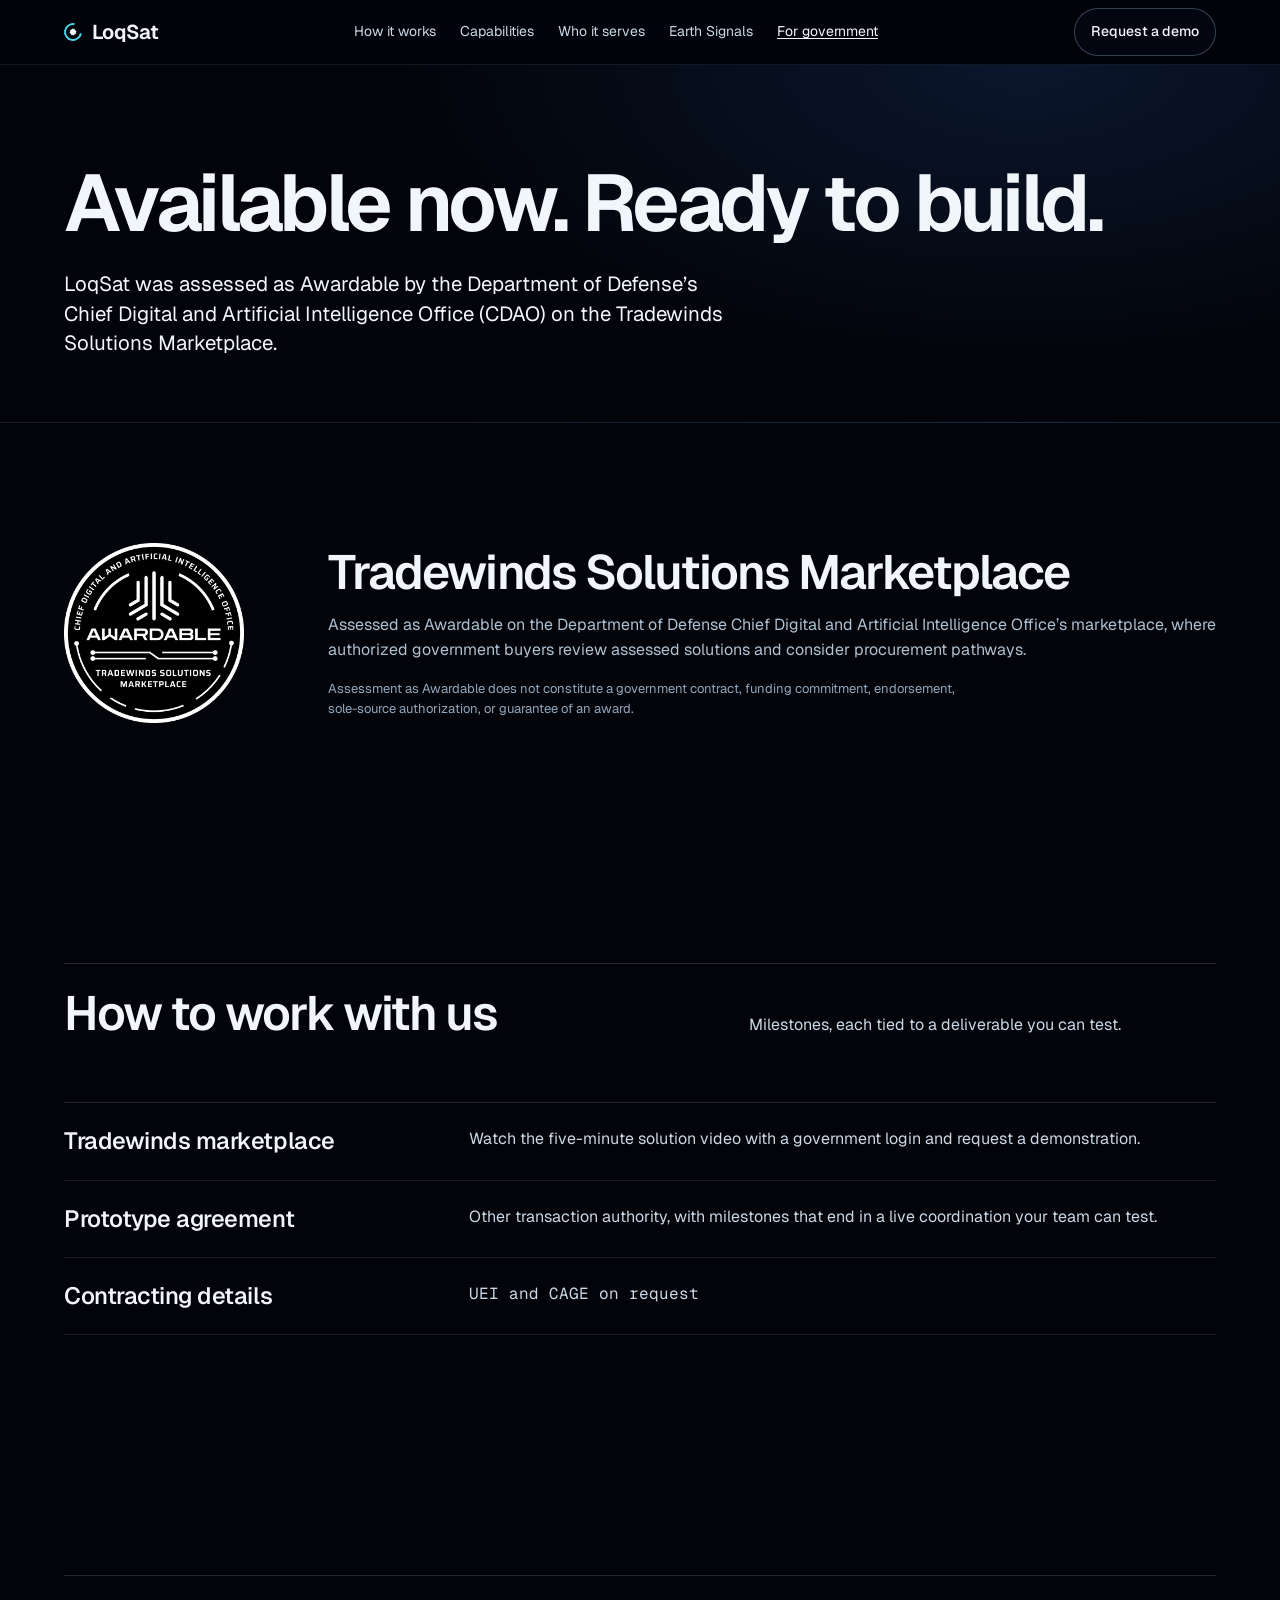
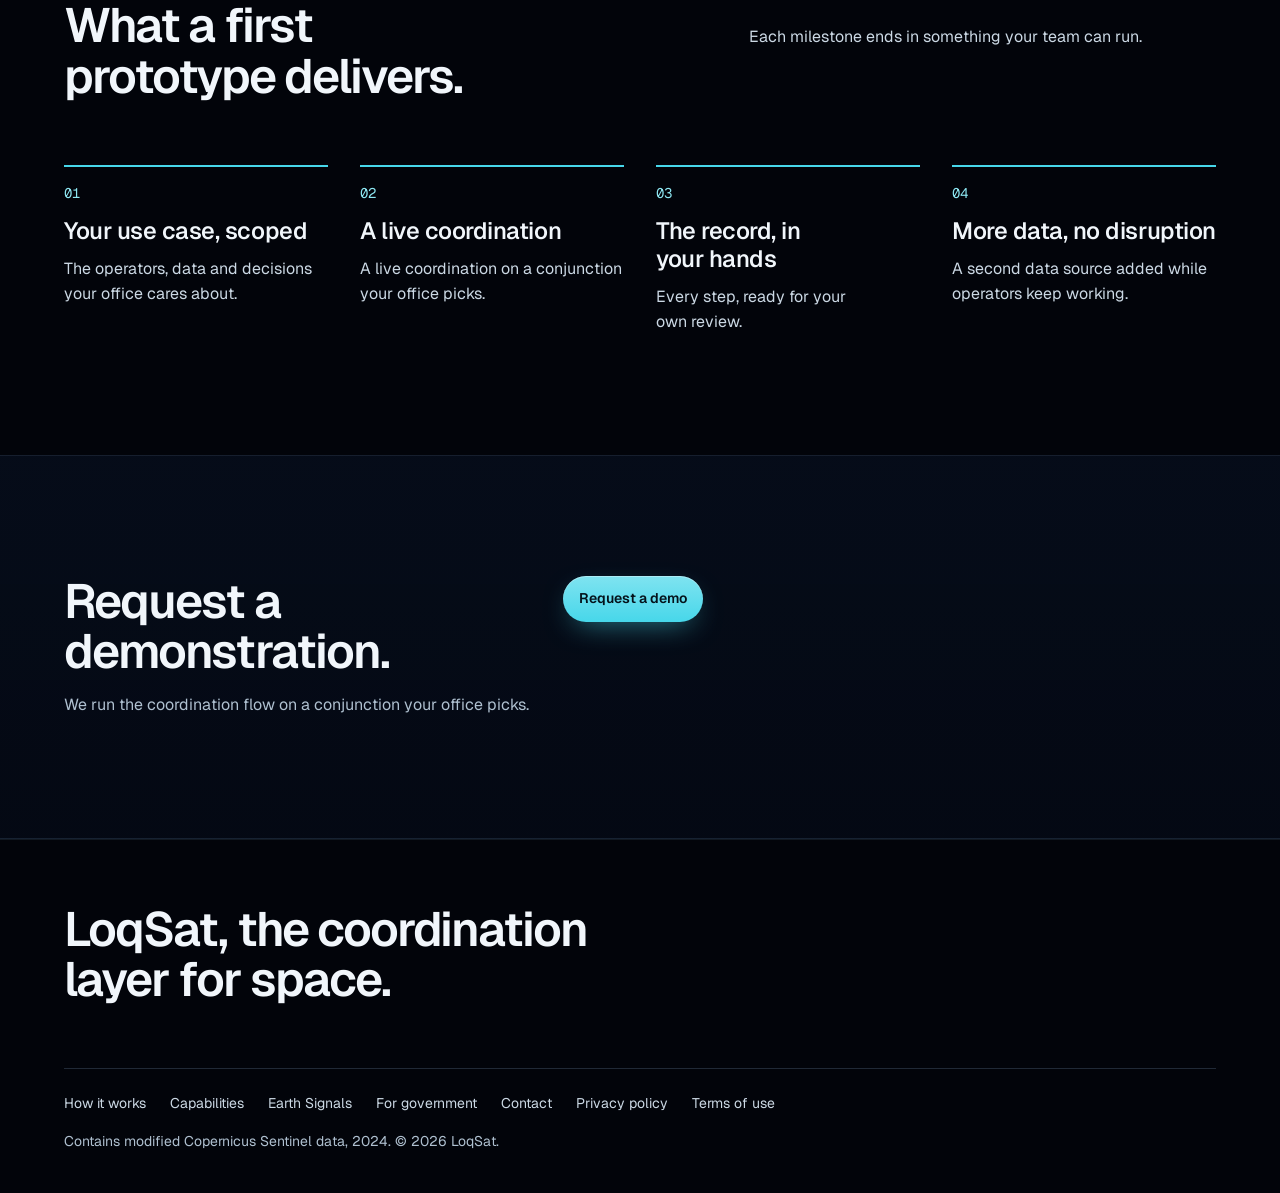
==== commit 8da920f5: "Dark space homepage after the app sign-in, Awardable band, sugar cane only (loqsat-platform 0080530)" ====
--- a/government.html
+++ b/government.html
@@ -5,7 +5,7 @@
 <meta charset="utf-8">
 <meta name="viewport" content="width=device-width, initial-scale=1, viewport-fit=cover">
 <link rel="preconnect" href="https://fonts.googleapis.com">
-<link rel="stylesheet" href="https://fonts.googleapis.com/css2?family=Geist:wght@400;500&family=Geist+Mono:wght@400&display=swap">
+<link rel="stylesheet" href="https://fonts.googleapis.com/css2?family=Geist:wght@400..700&family=Geist+Mono:wght@400;500&display=swap">
 <link rel="icon" href="data:,">
 <link rel="stylesheet" href="styles.css">
 <title>For government | LoqSat</title></head><body>
--- a/styles.css
+++ b/styles.css
@@ -1,23 +1,28 @@
 :root {
-  color-scheme: light;
+  color-scheme: dark;
   --space-3xs: 2px; --space-2xs: 4px; --space-xs: 8px; --space-sm: 12px; --space-md: 16px; --space-lg: 24px; --space-xl: 40px; --space-2xl: 64px; --space-3xl: 96px; --space-4xl: 144px;
   --text-xs: 0.8125rem; --text-sm: 0.875rem; --text-md: 1rem; --text-lg: 1.25rem; --text-xl: 1.5625rem; --text-2xl: 1.953rem; --text-3xl: 2.441rem;
   --text-display-s: clamp(2.25rem, 4vw + 0.5rem, 3.75rem); --text-display: clamp(2.75rem, 5vw + 1rem, 5.25rem);
   --text-section: clamp(2rem, 2.5vw + 1rem, 3.5rem); --text-title: clamp(1.25rem, 0.75vw + 0.875rem, 1.625rem); --text-lead: clamp(1.125rem, 0.35vw + 1rem, 1.375rem);
   --ease-out: cubic-bezier(0.16, 1, 0.3, 1); --ease-in: cubic-bezier(0.7, 0, 0.84, 0); --ease-in-out: cubic-bezier(0.65, 0, 0.35, 1);
   --dur-micro: 120ms; --dur-short: 220ms; --dur-long: 420ms;
-  --color-error: oklch(72% 0.15 27); --color-success: oklch(76% 0.13 150);
+  --color-success: #6FD49B;
   --container: 1440px; --gutter: 64px; --gap-columns: 32px; --section-gap-s: 120px; --section-gap: 144px; --section-gap-l: 176px;
   --z-base: 1; --z-raised: 10; --z-dropdown: 100; --z-sticky: 200; --z-sticky-nav: 300; --z-modal: 400; --z-toast: 500; --z-tooltip: 600;
-  --color-paper: oklch(98.6% 0.004 85); --color-paper-2: oklch(96.2% 0.007 85); --color-paper-3: oklch(93.6% 0.009 85);
-  --color-ink: oklch(21% 0.035 258); --color-ink-2: oklch(35% 0.03 258); --color-muted: oklch(48% 0.022 258); --color-muted-2: oklch(58% 0.018 258);
-  --color-rule: oklch(86% 0.012 258); --color-rule-2: oklch(92% 0.008 258);
-  --color-accent: oklch(63% 0.19 42); --color-accent-ink: oklch(99% 0 0); --color-accent-2: oklch(54% 0.16 255); --color-focus: oklch(55% 0.16 255);
-  --color-error: oklch(55% 0.19 27);
+  /* dark space, after the app sign-in (deploy/public-demo/public/auth/auth.css): near-black sky, glass panels, cyan accent */
+  --color-space: #02040a;
+  --color-paper: #02040a; --color-paper-2: #0a111d; --color-paper-3: #101a2a;
+  --color-glass: rgba(7, 12, 22, 0.72); --color-glass-edge: rgba(150, 196, 255, 0.16); --color-glass-hi: rgba(190, 225, 255, 0.10);
+  --color-field: rgba(1, 4, 10, 0.62); --color-field-edge: rgba(160, 196, 235, 0.30); --color-field-edge-hover: rgba(180, 214, 245, 0.5);
+  --color-ink: #F1F6FB; --color-ink-2: #CBD8E4; --color-muted: #AFC0D0; --color-muted-2: #93A7BB;
+  --color-rule: rgba(150, 190, 230, 0.20); --color-rule-2: rgba(150, 190, 230, 0.12);
+  --color-accent: #47D7EA; --color-accent-2b: #7FE3F0; --color-accent-ink: #04121a; --color-accent-text: #8EE8F3; --color-accent-soft: rgba(71, 215, 234, 0.13);
+  --color-accent-2: #8FB4FF; --color-focus: #7FE9F7; --color-gold: #FFD673; --color-warn: #FF9A76;
+  --color-error: #F27A7A; --color-ok: #6FD49B;
   --font-display: "Geist", ui-sans-serif, system-ui, sans-serif; --font-body: var(--font-display);
   --font-outlier: "Geist Mono", ui-monospace, monospace;
-  --radius-card: 10px; --radius-pill: 999px; --rule-hair: 1px; --shadow-card: 0 1px 2px oklch(21% 0.035 258 / 0.06), 0 12px 40px -12px oklch(21% 0.035 258 / 0.18);
-  --tracking-display: -0.035em; --display-weight: 500;
+  --radius-card: 10px; --radius-pill: 999px; --rule-hair: 1px; --shadow-card: 0 1px 0 var(--color-glass-hi) inset, 0 30px 70px -30px rgba(0, 0, 0, 0.85), 0 0 0 1px rgba(0, 0, 0, 0.35);
+  --tracking-display: -0.04em; --display-weight: 600;
 }
 *, *::before, *::after { box-sizing: border-box; }
 html, body { overflow-x: clip; }
@@ -399,3 +404,200 @@
 @media (max-width: 60rem) { .planner { grid-template-columns: minmax(0, 1fr); gap: var(--space-xl); } }
 @media (max-width: 40rem) { .planner { padding: var(--space-lg) var(--space-md); } .planner-read { grid-template-columns: repeat(2, minmax(0, 1fr)); } .planner-read > div:first-child { grid-column: 1 / -1; } .planner-svg .p-t { font-size: 13px; } }
 .planner-svg .p-halo text, .planner-svg text.p-halo { paint-order: stroke; stroke: var(--color-paper-2); stroke-width: 4px; stroke-linejoin: round; }
+
+/* ================= dark space: the look of the app sign-in, across every section and page ================= */
+html { background: var(--color-space); }
+body { background: var(--color-space); }
+/* a still starfield and two faint glows behind the page, fixed while it scrolls */
+body::after { content: ""; position: fixed; inset: 0; z-index: -1; pointer-events: none; opacity: 0.85;
+  background-image: radial-gradient(0.6px 0.6px at 120px 155px, rgba(255,255,255,0.39), transparent),
+    radial-gradient(0.6px 0.6px at 46px 34px, rgba(200,225,255,0.44), transparent),
+    radial-gradient(0.8px 0.8px at 30px 113px, rgba(255,255,255,0.38), transparent),
+    radial-gradient(0.7px 0.7px at 54px 134px, rgba(255,240,220,0.57), transparent),
+    radial-gradient(0.7px 0.7px at 133px 139px, rgba(255,240,220,0.36), transparent),
+    radial-gradient(0.9px 0.9px at 190px 44px, rgba(200,225,255,0.37), transparent),
+    radial-gradient(0.7px 0.7px at 259px 127px, rgba(255,255,255,0.42), transparent),
+    radial-gradient(1.0px 1.0px at 153px 3px, rgba(200,225,255,0.45), transparent),
+    radial-gradient(0.8px 0.8px at 260px 99px, rgba(200,225,255,0.46), transparent),
+    radial-gradient(0.7px 0.7px at 231px 82px, rgba(255,255,255,0.34), transparent),
+    radial-gradient(0.8px 0.8px at 41px 23px, rgba(255,240,220,0.6), transparent),
+    radial-gradient(0.7px 0.7px at 241px 175px, rgba(255,255,255,0.49), transparent),
+    radial-gradient(0.9px 0.9px at 211px 103px, rgba(255,255,255,0.4), transparent),
+    radial-gradient(0.9px 0.9px at 182px 223px, rgba(255,240,220,0.36), transparent),
+    radial-gradient(0.7px 0.7px at 101px 165px, rgba(255,255,255,0.28), transparent),
+    radial-gradient(1.1px 1.1px at 142px 391px, rgba(255,255,255,0.68), transparent),
+    radial-gradient(0.8px 0.8px at 169px 90px, rgba(200,225,255,0.26), transparent),
+    radial-gradient(1.3px 1.3px at 357px 42px, rgba(255,240,220,0.73), transparent),
+    radial-gradient(0.6px 0.6px at 345px 167px, rgba(255,255,255,0.39), transparent),
+    radial-gradient(0.9px 0.9px at 396px 333px, rgba(255,240,220,0.72), transparent),
+    radial-gradient(0.7px 0.7px at 348px 418px, rgba(200,225,255,0.56), transparent),
+    radial-gradient(0.8px 0.8px at 149px 69px, rgba(255,255,255,0.55), transparent),
+    radial-gradient(0.6px 0.6px at 169px 293px, rgba(255,255,255,0.27), transparent),
+    radial-gradient(1.8px 1.8px at 373px 371px, rgba(200,225,255,0.62), transparent),
+    radial-gradient(1.7px 1.7px at 212px 434px, rgba(255,255,255,0.32), transparent),
+    radial-gradient(1.3px 1.3px at 56px 172px, rgba(255,240,220,0.88), transparent),
+    radial-gradient(1.2px 1.2px at 41px 559px, rgba(255,255,255,0.41), transparent),
+    radial-gradient(1.0px 1.0px at 125px 541px, rgba(255,240,220,0.9), transparent);
+  background-size: 260px 260px, 260px 260px, 260px 260px, 260px 260px, 260px 260px, 260px 260px, 260px 260px, 260px 260px, 260px 260px, 260px 260px, 260px 260px, 260px 260px, 260px 260px, 260px 260px, 430px 430px, 430px 430px, 430px 430px, 430px 430px, 430px 430px, 430px 430px, 430px 430px, 430px 430px, 430px 430px, 610px 610px, 610px 610px, 610px 610px, 610px 610px, 610px 610px;
+}
+html::before { content: ""; position: fixed; inset: 0; z-index: -2; pointer-events: none; background:
+  radial-gradient(60% 50% at 85% 10%, rgba(40, 90, 170, 0.16), transparent 70%),
+  radial-gradient(50% 45% at 5% 85%, rgba(110, 80, 200, 0.10), transparent 70%); }
+::selection { background: rgba(71, 215, 234, 0.35); color: #fff; }
+a { color: inherit; }
+:focus-visible { outline-color: var(--color-focus); }
+
+/* type: white headlines with a cyan word, as on the sign-in */
+h1 { font-weight: 650; letter-spacing: -0.045em; }
+h2 { font-weight: 600; }
+h3 { font-weight: 550; letter-spacing: -0.02em; }
+.hero h1 em, h1 em { color: var(--color-accent-text); font-style: normal; }
+
+/* glass: panels and cards */
+.card { position: relative; background: var(--color-paper-2); border: 1px solid var(--color-glass-edge); box-shadow: var(--shadow-card); border-radius: 14px; }
+@supports ((-webkit-backdrop-filter: blur(1px)) or (backdrop-filter: blur(1px))) {
+  .card { background: var(--color-glass); -webkit-backdrop-filter: blur(18px) saturate(140%); backdrop-filter: blur(18px) saturate(140%); }
+}
+.card::before { content: ""; position: absolute; inset: -1px; border-radius: inherit; pointer-events: none; padding: 1px;
+  background: linear-gradient(160deg, rgba(143, 232, 255, 0.42), rgba(143, 232, 255, 0) 30%, rgba(186, 163, 255, 0) 70%, rgba(186, 163, 255, 0.28));
+  -webkit-mask: linear-gradient(#000 0 0) content-box, linear-gradient(#000 0 0); -webkit-mask-composite: xor; mask: linear-gradient(#000 0 0) content-box exclude, linear-gradient(#000 0 0); }
+.record { position: sticky; }
+@media (max-width: 60rem) { .record { position: relative; } }
+@media (hover: hover) and (prefers-reduced-motion: no-preference) {
+  .caps .card:hover, .who .card:hover, .deliver .card:hover { box-shadow: 0 1px 0 var(--color-glass-hi) inset, 0 28px 60px -22px rgba(0, 0, 0, 0.9), 0 0 0 1px rgba(71, 215, 234, 0.28), 0 0 40px -12px rgba(71, 215, 234, 0.35); border-color: rgba(143, 232, 255, 0.35); }
+}
+
+/* buttons, as on the sign-in */
+.btn { border-color: rgba(170, 205, 240, 0.30); background: rgba(6, 12, 22, 0.55); color: var(--color-ink); }
+.btn:hover { border-color: rgba(190, 225, 255, 0.6); background: rgba(12, 22, 38, 0.8); }
+.btn--primary { border: 0; color: var(--color-accent-ink); font-weight: 600; background: linear-gradient(180deg, var(--color-accent-2b), var(--color-accent));
+  box-shadow: 0 10px 30px -12px rgba(71, 215, 234, 0.7), 0 1px 0 rgba(255, 255, 255, 0.35) inset; }
+.btn--primary:hover { background: linear-gradient(180deg, #9BEAF4, #5FDDEE); color: var(--color-accent-ink); filter: none; }
+.btn:disabled { opacity: 0.55; }
+
+/* nav */
+.nav { background: rgba(2, 4, 10, 0.72); border-bottom-color: rgba(150, 190, 230, 0.12); }
+.nav ul { color: var(--color-ink-2); }
+.nav ul a:hover, .nav ul a[aria-current="page"] { color: var(--color-ink); }
+.wordmark { font-weight: 650; letter-spacing: -0.035em; display: inline-flex; align-items: center; gap: 10px; }
+.wordmark::before { content: ""; width: 18px; height: 18px; border-radius: 50%; border: 2px solid var(--color-accent); border-right-color: transparent; transform: rotate(-35deg);
+  background: radial-gradient(circle, #F1F6FB 0 3px, transparent 3.5px); flex: none; }
+body::before { background: var(--color-space); }
+.skip { color: var(--color-accent-ink); }
+
+/* sections: no light bands; tinted sections are a slightly lifted sky */
+.section--tint { background: linear-gradient(180deg, rgba(10, 22, 44, 0.38), rgba(6, 12, 26, 0.18)); border-block-color: rgba(150, 190, 230, 0.10); }
+.section-head p, .rows p, .legal p, .legal ul, .steps p { color: var(--color-ink-2); }
+.figures .big { color: var(--color-ink); }
+.figures .big small { color: var(--color-accent-text); }
+.n { color: var(--color-accent-text); }
+.steps li { border-top-color: var(--color-accent); }
+.steps .measure, .list-rows .state.live { color: var(--color-accent-text); }
+.timeline, .chart { background: var(--color-glass); border: 1px solid var(--color-glass-edge); }
+.photo { outline-color: rgba(150, 196, 255, 0.18); }
+.photo .meta { background: rgba(2, 6, 14, 0.72); }
+
+/* hero: the Earth fills the hero on wide screens, as on the sign-in */
+.hero { background: var(--color-space); border-bottom-color: rgba(150, 190, 230, 0.12); isolation: isolate; }
+.hero-copy .lead { color: var(--color-ink-2); }
+.run-note { color: var(--color-muted); }
+.globe-wrap canvas { -webkit-mask-image: linear-gradient(180deg, transparent 0, #000 7%, #000 93%, transparent 100%); mask-image: linear-gradient(180deg, transparent 0, #000 7%, #000 93%, transparent 100%); }
+.globe-wrap canvas:focus-visible { border-radius: 12px; outline-offset: -4px; }
+.no-gl.globe-wrap { background: var(--color-space) url("earth-still.jpg") 50% 50% / cover no-repeat; }
+.no-gl .globe-fallback, .no-gl .globe-hint { display: none; }
+.globe-hint { color: var(--color-muted); }
+.sat-label { position: absolute; left: 0; top: 0; z-index: 2; font: 500 10.5px/1 var(--font-outlier); letter-spacing: 0.08em; color: #DDE9F5;
+  padding: 3px 6px; border-left: 1px solid rgba(143, 232, 255, 0.7); background: rgba(2, 6, 14, 0.55); white-space: nowrap; opacity: 0; pointer-events: none; will-change: transform; }
+.sat-label.on { opacity: 0.92; }
+@media (prefers-reduced-motion: no-preference) { .sat-label { transition: opacity 0.4s; } }
+@media (min-width: 75.01rem) {
+  .hero-grid { position: static; }
+  .globe-wrap { position: absolute; inset: 0; z-index: 0; aspect-ratio: auto; width: 100%; height: 100%; justify-self: stretch; max-height: none; min-height: 0; }
+  .globe-wrap canvas { -webkit-mask-image: none; mask-image: none; }
+  /* the sign-in's veil: darker behind the copy so it reads over the sky */
+  .globe-wrap::after { content: ""; position: absolute; inset: 0; z-index: 1; pointer-events: none; background:
+    linear-gradient(90deg, rgba(2, 4, 10, 0.78) 0%, rgba(2, 4, 10, 0.45) 30%, rgba(2, 4, 10, 0) 52%),
+    radial-gradient(140% 100% at 60% 45%, transparent 55%, rgba(0, 0, 0, 0.5) 100%); }
+  .globe-hint { left: var(--cx, 70%); top: calc(var(--cy, 50%) + var(--r, 300px) * 1.28); bottom: auto; z-index: 2; text-shadow: 0 1px 8px #02040a, 0 0 2px #02040a; }
+  .globe-caption { left: auto; right: max(var(--space-xl), calc((100% - var(--container)) / 2 + var(--gutter))); bottom: auto; top: calc(var(--cy, 50%) + var(--r, 300px) * 0.55); }
+  .globe-wrap .tag { z-index: 3; }
+}
+.hero-bar { background: rgba(4, 8, 16, 0.6); border-top-color: rgba(150, 190, 230, 0.14); }
+@supports ((-webkit-backdrop-filter: blur(1px)) or (backdrop-filter: blur(1px))) { .hero-bar { -webkit-backdrop-filter: blur(14px); backdrop-filter: blur(14px); } }
+.hero-bar .label { color: var(--color-muted); }
+.bar-stats .measure { color: var(--color-ink); }
+.chip { background: rgba(6, 12, 22, 0.55); border-color: rgba(170, 205, 240, 0.24); color: var(--color-muted); }
+.chip::before { box-shadow: 0 0 8px var(--dot, transparent); }
+.chip[aria-pressed="true"] { color: var(--color-ink); border-color: rgba(190, 225, 255, 0.45); }
+.chip:hover { border-color: rgba(190, 225, 255, 0.6); }
+.chip--plain::before { box-shadow: none; }
+.chip--plain[aria-pressed="true"] { background: var(--color-accent-soft); color: var(--color-accent-text); border-color: var(--color-accent); }
+.chip .measure { color: var(--color-muted); }
+.tag, .globe-caption { background: rgba(7, 12, 22, 0.9); color: var(--color-ink); border: 1px solid var(--color-glass-edge); box-shadow: 0 20px 50px -20px rgba(0, 0, 0, 0.9); }
+.tag::after { border-right: 1px solid var(--color-glass-edge); border-bottom: 1px solid var(--color-glass-edge); }
+.tag b, .globe-caption b { color: var(--color-warn); }
+.globe-caption .step, .tag .step { color: var(--color-ink); }
+.globe-caption .key { color: var(--color-muted); }
+.globe-caption .key i { border-color: #FF8A5C; }
+
+/* the Awardable band under the hero (after the Titanym site's band, in the dark theme) */
+.awardable { position: relative; padding-block: clamp(88px, 11vw, 160px); overflow: clip; text-align: center;
+  background: radial-gradient(ellipse 55% 60% at 50% 0%, rgba(255, 214, 115, 0.10), transparent 70%); }
+.awardable-inner { display: flex; flex-direction: column; align-items: center; }
+.awardable-kicker { display: inline-flex; align-items: center; gap: 14px; font: 500 0.8125rem/1 var(--font-outlier); letter-spacing: 0.2em; text-transform: uppercase; color: var(--color-gold); }
+.awardable-kicker::before, .awardable-kicker::after { content: ""; width: 36px; height: 1px; background: currentColor; flex: none; opacity: 0.8; }
+.awardable-h { margin-top: 26px; max-width: none; font-size: clamp(2.6rem, 7.2vw, 7rem); font-weight: 700; letter-spacing: -0.05em; line-height: 0.96; color: #fff; text-wrap: balance; }
+.awardable-lead { margin-top: 28px; max-width: 46ch; font-size: clamp(1.0625rem, 1.5vw, 1.375rem); line-height: 1.5; color: var(--color-ink-2); }
+.awardable-badge { margin-top: clamp(40px, 5vw, 60px); display: grid; justify-items: center; gap: 16px; text-decoration: none; color: var(--color-ink); border-radius: 30px; }
+.badge-tile { display: block; width: clamp(150px, 15vw, 212px); aspect-ratio: 1; padding: 14px; border-radius: 28px; background: #fff;
+  box-shadow: 0 30px 70px -26px rgba(0, 0, 0, 0.95), 0 0 0 1px rgba(255, 255, 255, 0.6), 0 0 80px -20px rgba(255, 214, 115, 0.35); }
+.badge-tile img { width: 100%; height: 100%; object-fit: contain; }
+@media (prefers-reduced-motion: no-preference) { .badge-tile { transition: transform var(--dur-long) var(--ease-out); } .awardable-badge:hover .badge-tile { transform: translateY(-6px); } }
+.awardable-name { font-weight: 600; font-size: clamp(0.9375rem, 1.2vw, 1.0625rem); letter-spacing: -0.01em; }
+.awardable-fine { margin-top: clamp(30px, 4vw, 44px); max-width: 62ch; font-size: var(--text-xs); line-height: 1.55; color: var(--color-muted); }
+@media (max-width: 40rem) { .awardable-kicker { font-size: 0.6875rem; letter-spacing: 0.14em; gap: 10px; } .awardable-kicker::before, .awardable-kicker::after { width: 20px; } .awardable-badge { border-radius: 22px; } .badge-tile { border-radius: 22px; } }
+
+/* record, statuses, planner */
+.record th, .record td.h { color: var(--color-muted); }
+.record tr.warn td:nth-child(4) { color: var(--color-warn); }
+.record tr.done td:nth-child(4) { color: var(--color-accent-text); }
+.record tr.broken td { background: rgba(242, 122, 122, 0.12); }
+.record tr.broken td.h { color: var(--color-error); }
+.state.ok { color: var(--color-ok); } .state.bad { color: var(--color-error); }
+.status.now { background: var(--color-accent-soft); color: var(--color-accent-text); }
+.status.next { background: rgba(143, 180, 255, 0.14); color: #BBD0FF; }
+.status.later { background: transparent; color: var(--color-muted); border-color: rgba(150, 190, 230, 0.2); }
+.status.warn { background: rgba(242, 122, 122, 0.14); color: #F8A8A8; }
+.principles .measure { color: var(--color-accent-text); }
+.planner-svg { background: rgba(1, 4, 10, 0.55); border: 1px solid rgba(150, 190, 230, 0.12); }
+.planner-early b { color: var(--color-accent-text); }
+.planner-svg .p-halo text, .planner-svg text.p-halo { stroke: #050a14; }
+.slider input[type="range"]::-webkit-slider-runnable-track { background: linear-gradient(90deg, var(--color-accent) var(--fill), rgba(150, 190, 230, 0.25) var(--fill)); }
+.slider input[type="range"]::-moz-range-track { background: linear-gradient(90deg, var(--color-accent) var(--fill), rgba(150, 190, 230, 0.25) var(--fill)); }
+.slider input[type="range"]::-webkit-slider-thumb { background: #F1F6FB; border-color: var(--color-accent); box-shadow: 0 0 0 4px rgba(71, 215, 234, 0.18), 0 2px 10px rgba(0, 0, 0, 0.6); }
+.slider input[type="range"]::-moz-range-thumb { background: #F1F6FB; border-color: var(--color-accent); box-shadow: 0 0 0 4px rgba(71, 215, 234, 0.18), 0 2px 10px rgba(0, 0, 0, 0.6); }
+.planner-rule { color: var(--color-muted); }
+
+/* forms: dark fields, as on the sign-in */
+.close { background: linear-gradient(180deg, rgba(10, 22, 44, 0.45), rgba(4, 10, 22, 0.75)); border-block-color: rgba(150, 190, 230, 0.12); }
+.field label { color: var(--color-ink-2); }
+.field input, .field select, .field textarea, .newsletter input { background: var(--color-field); border-color: var(--color-field-edge); color: var(--color-ink); }
+.field input:hover, .field select:hover, .field textarea:hover, .newsletter input:hover { border-color: var(--color-field-edge-hover); }
+.field input:focus-visible, .field select:focus-visible, .field textarea:focus-visible, .newsletter input:focus-visible { border-color: var(--color-focus); box-shadow: 0 0 0 5px rgba(127, 233, 247, 0.16); }
+.field select option { background: #0a111d; color: var(--color-ink); }
+input::placeholder, textarea::placeholder { color: var(--color-muted); opacity: 0.85; }
+.form .status, .newsletter .status { color: var(--color-ink-2); }
+
+/* footer */
+.footer { border-top: 1px solid rgba(150, 190, 230, 0.10); }
+.footer .letter { font-weight: 600; letter-spacing: -0.04em; }
+.pillars li { border-color: rgba(170, 205, 240, 0.24); background: rgba(6, 12, 22, 0.5); color: var(--color-ink-2); }
+.footer .cols { color: var(--color-ink-2); }
+
+/* inner pages: a sky behind the page title */
+.page-head { background: radial-gradient(70% 120% at 80% 0%, rgba(40, 90, 170, 0.22), transparent 70%); border-bottom-color: rgba(150, 190, 230, 0.12); }
+
+@media (forced-colors: active) { body::after, html::before, .globe-wrap::after { display: none; } .card::before { display: none; } }
+.signal-list .signal-status { margin-top: calc(-1 * var(--space-xs)); }
+.signal-list > p.muted { max-width: 44ch; }
+.timeline:focus-visible, .table-wrap:focus-visible { outline: 2px solid var(--color-focus); outline-offset: 2px; }
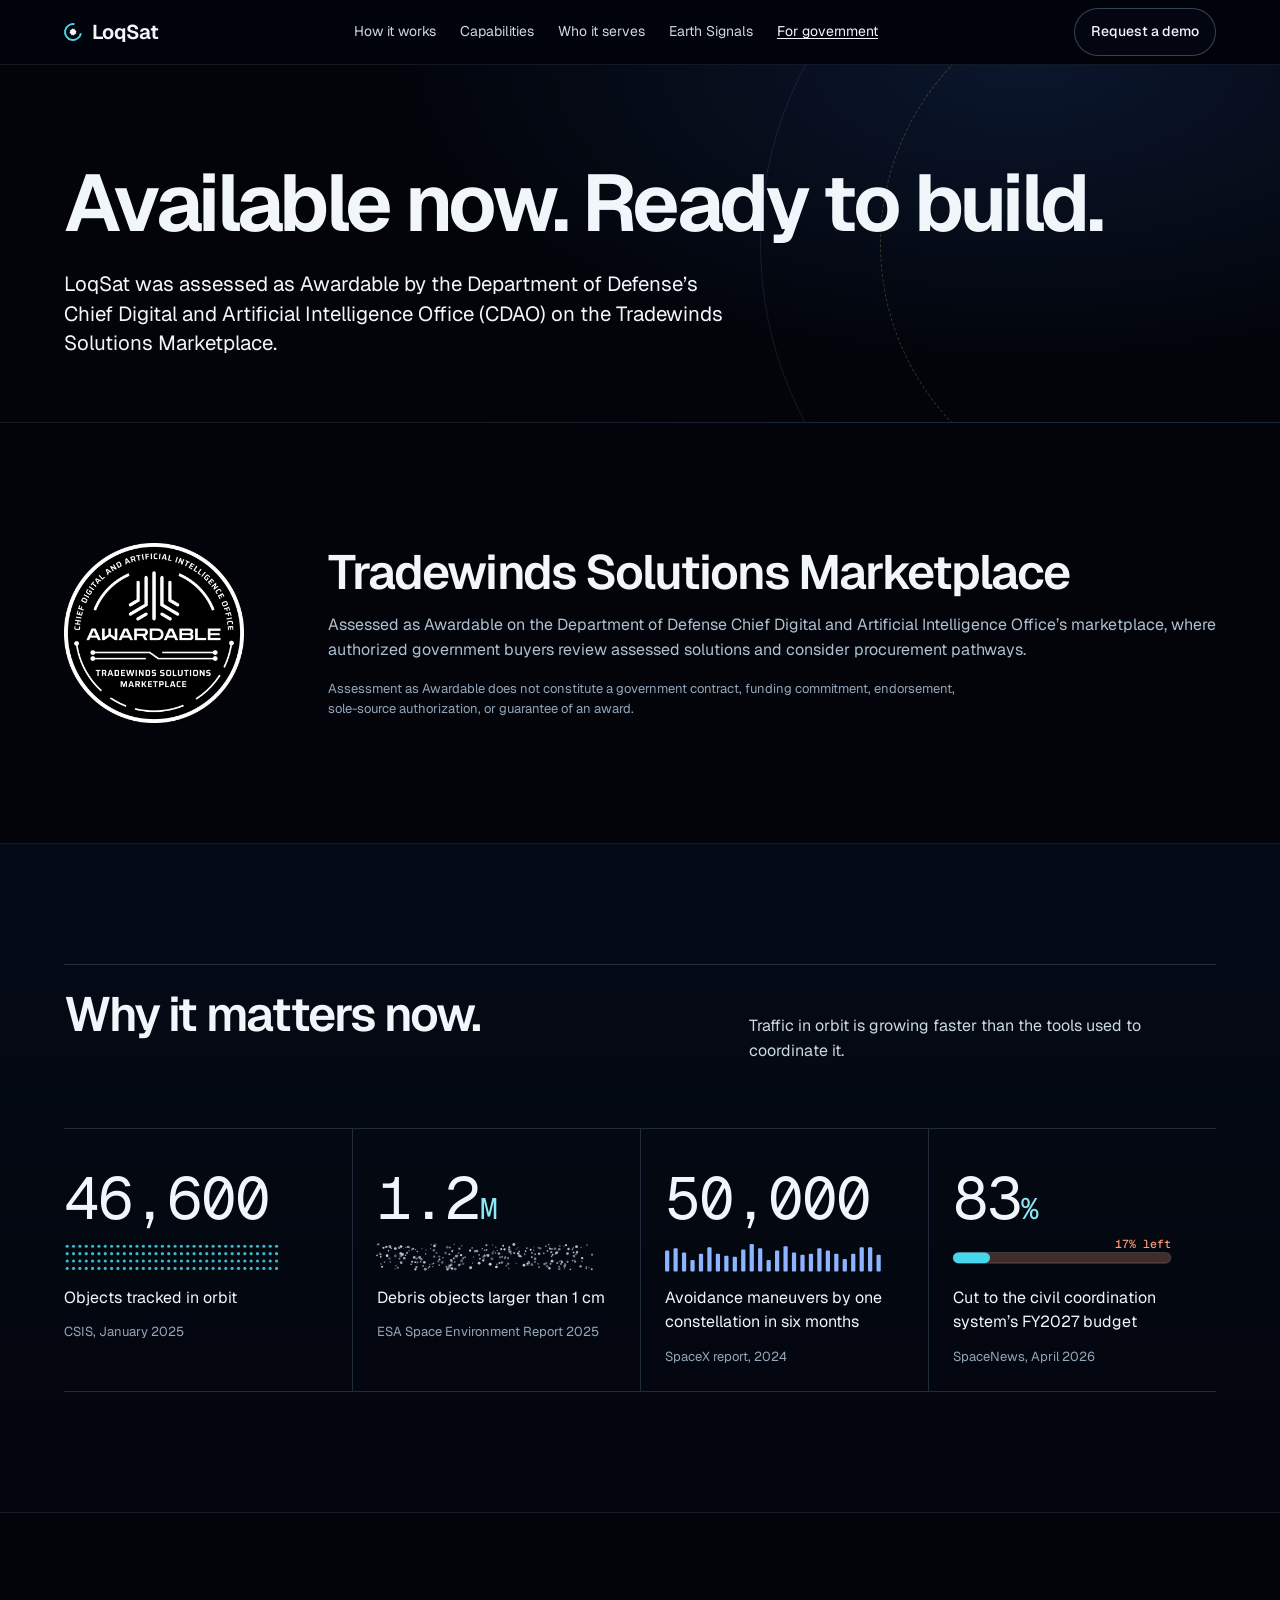
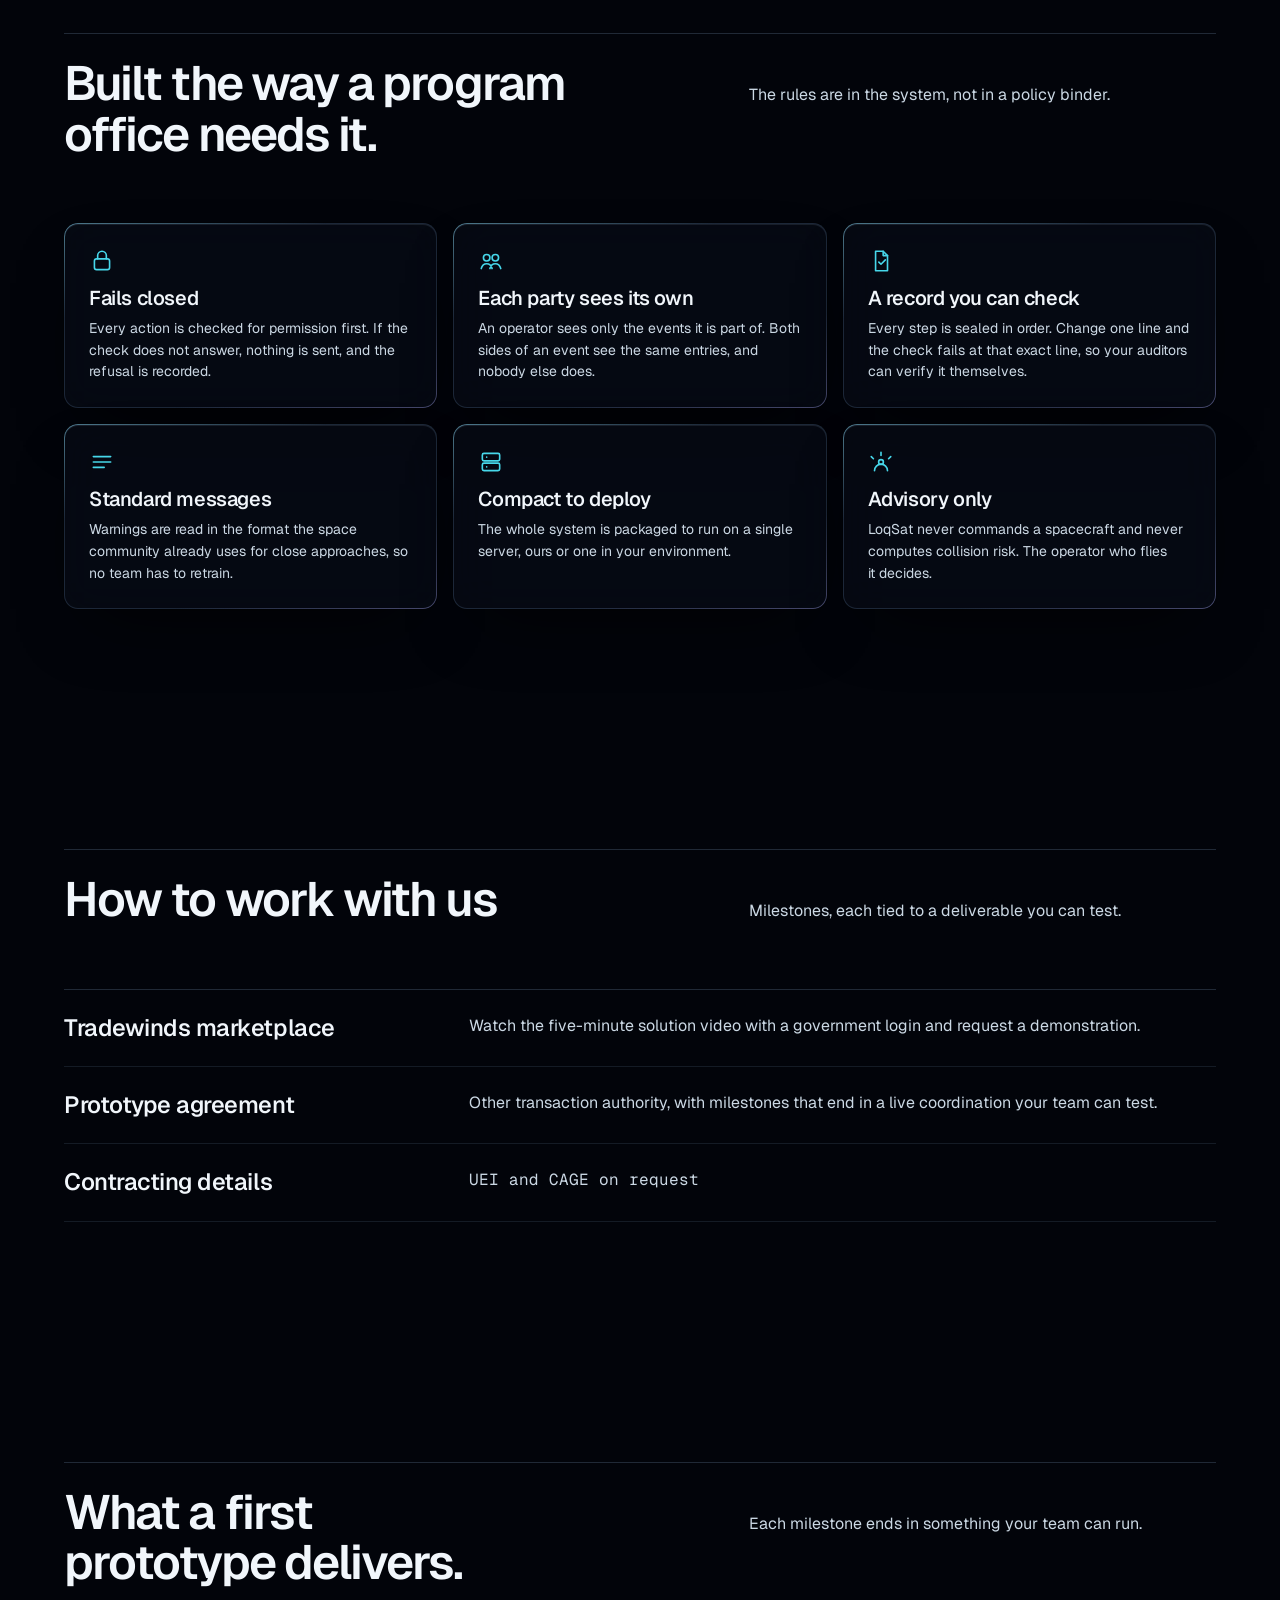
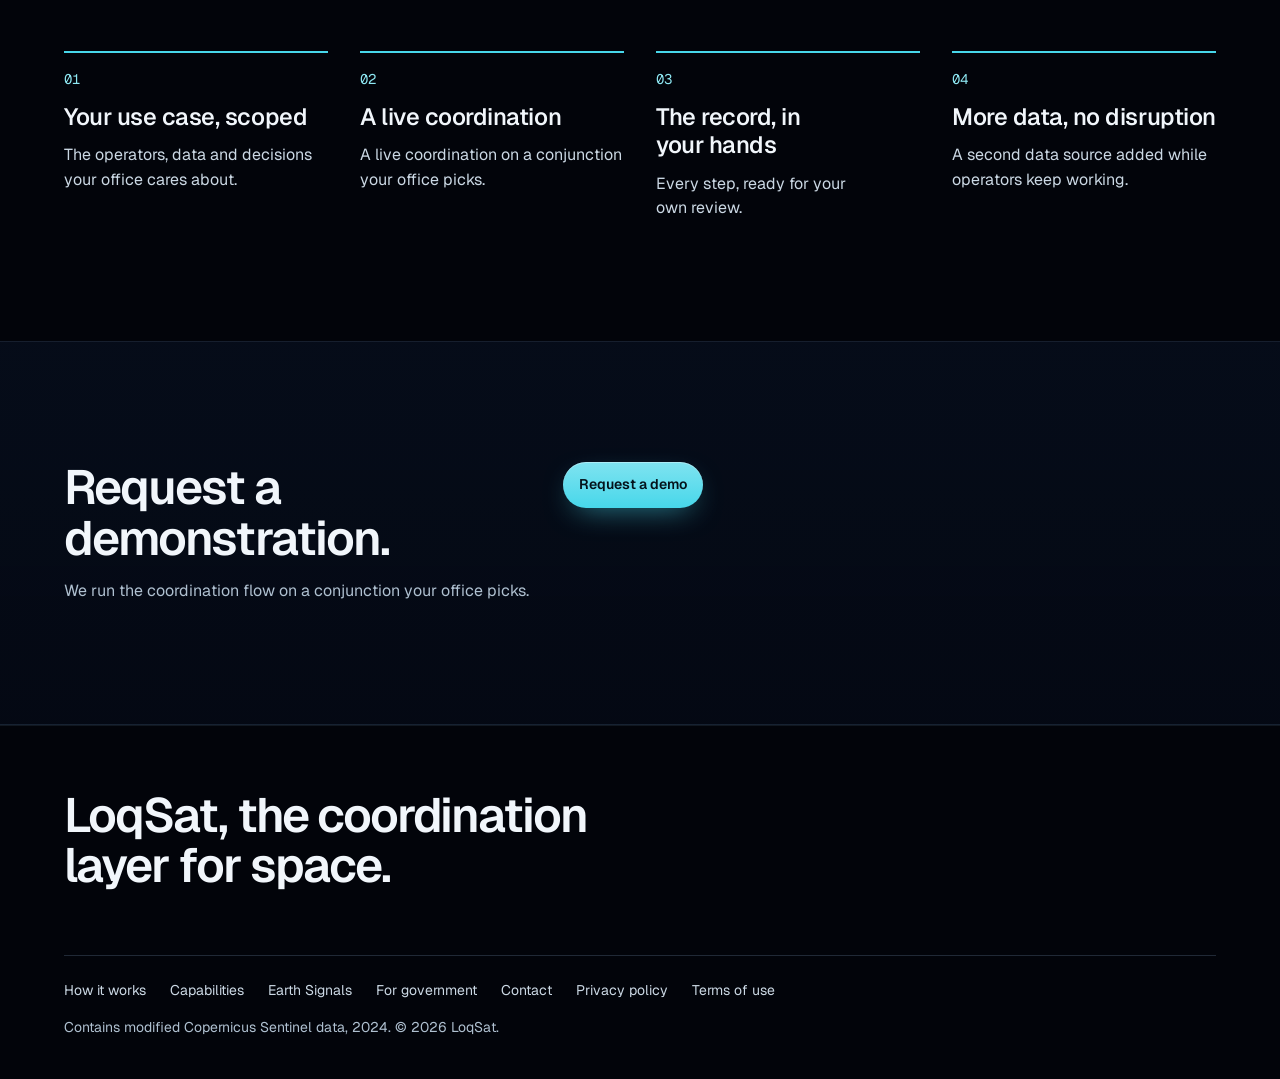
==== commit 79ad4195: "Preview: livelier homepage, fuller government and Earth Signals pages (loqsat-platform PR #17)" ====
--- a/government.html
+++ b/government.html
@@ -24,7 +24,7 @@
   </div>
 </header>
 <main id="main">
-  <section class="page-head"><div class="container">
+  <section class="page-head page-head--art"><div class="container">
     <h1>Available now. Ready to build.</h1>
     <p class="lead">LoqSat was assessed as Awardable by the Department of Defense’s Chief Digital and Artificial Intelligence Office (CDAO) on the Tradewinds Solutions Marketplace.</p>
   </div></section>
@@ -36,6 +36,26 @@
         <p class="muted">Assessed as Awardable on the Department of Defense Chief Digital and Artificial Intelligence Office’s marketplace, where authorized government buyers review assessed solutions and consider procurement pathways.</p>
         <p class="fine">Assessment as Awardable does not constitute a government contract, funding commitment, endorsement, sole-source authorization, or guarantee of an award.</p>
       </div>
+    </div>
+  </div></section>
+  <section class="section section--tint" aria-labelledby="why-h"><div class="container">
+    <div class="section-head"><h2 id="why-h">Why it matters now.</h2><p>Traffic in orbit is growing faster than the tools used to coordinate it.</p></div>
+    <div class="figures figures--4">
+      <div><span class="big">46,600</span><span class="viz" data-viz="dots" aria-hidden="true"></span><span>Objects tracked in orbit</span><span class="src">CSIS, January 2025</span></div>
+      <div><span class="big">1.2<small>M</small></span><span class="viz" data-viz="dust" aria-hidden="true"></span><span>Debris objects larger than 1 cm</span><span class="src">ESA Space Environment Report 2025</span></div>
+      <div><span class="big">50,000</span><span class="viz" data-viz="ticks" aria-hidden="true"></span><span>Avoidance maneuvers by one constellation in six months</span><span class="src">SpaceX report, 2024</span></div>
+      <div><span class="big">83<small>%</small></span><span class="viz" data-viz="cut" aria-hidden="true"></span><span>Cut to the civil coordination system’s FY2027 budget</span><span class="src">SpaceNews, April 2026</span></div>
+    </div>
+  </div></section>
+  <section class="section" aria-labelledby="built-h"><div class="container">
+    <div class="section-head"><h2 id="built-h">Built the way a program office needs it.</h2><p>The rules are in the system, not in a policy binder.</p></div>
+    <div class="caps caps--3">
+      <article class="cap-card card"><span class="ic" aria-hidden="true"><svg viewBox="0 0 24 24"><rect x="5" y="10" width="14" height="10" rx="2"/><path d="M8 10V7a4 4 0 0 1 8 0v3"/></svg></span><h3>Fails closed</h3><p>Every action is checked for permission first. If the check does not answer, nothing is sent, and the refusal is recorded.</p></article>
+      <article class="cap-card card"><span class="ic" aria-hidden="true"><svg viewBox="0 0 24 24"><circle cx="8" cy="9" r="3"/><circle cx="16" cy="9" r="3"/><path d="M3 19c.8-3 2.8-4.5 5-4.5s4.2 1.5 5 4.5M11 19c.8-3 2.8-4.5 5-4.5s4.2 1.5 5 4.5"/></svg></span><h3>Each party sees its own</h3><p>An operator sees only the events it is part of. Both sides of an event see the same entries, and nobody else does.</p></article>
+      <article class="cap-card card"><span class="ic" aria-hidden="true"><svg viewBox="0 0 24 24"><path d="M7 3h7l4 4v14H7z"/><path d="M14 3v4h4M10 13l2 2 4-4"/></svg></span><h3>A record you can check</h3><p>Every step is sealed in order. Change one line and the check fails at that exact line, so your auditors can verify it themselves.</p></article>
+      <article class="cap-card card"><span class="ic" aria-hidden="true"><svg viewBox="0 0 24 24"><path d="M4 7h16M4 12h16M4 17h10"/></svg></span><h3>Standard messages</h3><p>Warnings are read in the format the space community already uses for close approaches, so no team has to retrain.</p></article>
+      <article class="cap-card card"><span class="ic" aria-hidden="true"><svg viewBox="0 0 24 24"><rect x="4" y="4" width="16" height="7" rx="1.5"/><rect x="4" y="13" width="16" height="7" rx="1.5"/><path d="M8 7.5h.01M8 16.5h.01"/></svg></span><h3>Compact to deploy</h3><p>The whole system is packaged to run on a single server, ours or one in your environment.</p></article>
+      <article class="cap-card card"><span class="ic" aria-hidden="true"><svg viewBox="0 0 24 24"><path d="M12 3v3M5 9l-2-2M19 9l2-2"/><path d="M6 20a6 6 0 0 1 12 0"/><circle cx="12" cy="12" r="2.2"/></svg></span><h3>Advisory only</h3><p>LoqSat never commands a spacecraft and never computes collision risk. The operator who flies it decides.</p></article>
     </div>
   </div></section>
   <section class="section" aria-labelledby="paths-h"><div class="container">
@@ -69,4 +89,5 @@
     </div>
   </div>
 </footer>
+<script src="scenes.js"></script>
 </body></html>
--- a/styles.css
+++ b/styles.css
@@ -281,12 +281,22 @@
 
 /* signals */
 .signals-grid { display: grid; grid-template-columns: minmax(0, 7fr) minmax(0, 5fr); gap: var(--space-xl); align-items: stretch; }
-.signals-grid .photo { margin: 0; align-self: start; }
-.signal-list { display: grid; gap: var(--space-md); align-content: start; }
+/* the photo sets the row's height (16:10); the column beside it fills that height with its button on the photo's
+   bottom line. If the text is ever taller (narrow desktops), the photo stretches with it (object-fit: cover). */
+.signals-grid .photo { margin: 0; align-self: stretch; }
+.signal-list { display: flex; flex-direction: column; gap: var(--space-md); min-width: 0; }
+.signal-top { display: grid; gap: var(--space-xs); }
+.signal-lead { color: var(--color-ink-2); max-width: 44ch; }
+.signal-points { margin: 0; display: grid; gap: var(--space-sm); padding-top: var(--space-md); border-top: var(--rule-hair) solid var(--color-rule); }
+.signal-points div { display: grid; grid-template-columns: 9.5rem minmax(0, 1fr); gap: var(--space-md); align-items: baseline; }
+.signal-points dt { padding-top: 1px; }
+.signal-points dd { margin: 0; font-size: var(--text-sm); color: var(--color-ink-2); line-height: 1.5; }
+.signal-list > .btn { margin-top: auto; align-self: flex-start; }
+@media (max-width: 75rem) and (min-width: 60.01rem) { .signal-points div { grid-template-columns: minmax(0, 1fr); gap: var(--space-3xs); } }
+@media (max-width: 30rem) { .signal-points div { grid-template-columns: minmax(0, 1fr); gap: var(--space-3xs); } }
 .signal-list h3 { font-size: var(--text-xl); }
 .signal-list ul { list-style: none; margin: 0; padding: 0; }
 .signal-list li { display: flex; justify-content: space-between; gap: var(--space-md); align-items: center; padding-block: 10px; border-bottom: var(--rule-hair) solid var(--color-rule); font-size: var(--text-sm); }
-.signal-list .btn { justify-self: start; }
 .deliver { display: grid; grid-template-columns: repeat(4, minmax(0, 1fr)); gap: var(--space-md); margin-top: var(--space-xl); }
 .deliver .card { padding: var(--space-lg); display: grid; gap: var(--space-xs); align-content: start; }
 .deliver h3 { font-size: var(--text-lg); } .deliver p { font-size: var(--text-sm); color: var(--color-ink-2); }
@@ -600,4 +610,191 @@
 @media (forced-colors: active) { body::after, html::before, .globe-wrap::after { display: none; } .card::before { display: none; } }
 .signal-list .signal-status { margin-top: calc(-1 * var(--space-xs)); }
 .signal-list > p.muted { max-width: 44ch; }
+.signal-top .signal-status { margin: 0 0 var(--space-3xs); }
 .timeline:focus-visible, .table-wrap:focus-visible { outline: 2px solid var(--color-focus); outline-offset: 2px; }
+
+/* ===== Illustrated scenes (scenes.js) ===== */
+/* hero: an astronaut on a tether working on a satellite, drawn in fine line, drifting behind the copy */
+.hero-art { position: absolute; inset: 0; z-index: 1; pointer-events: none; overflow: hidden; }
+.hero-art .haze { position: absolute; border-radius: 50%; filter: blur(60px); opacity: 0.5; }
+.hero-art .haze--a { width: 520px; height: 360px; left: 30%; top: -120px; background: radial-gradient(closest-side, rgba(90, 140, 220, 0.30), transparent); }
+.hero-art .haze--b { width: 420px; height: 420px; left: -140px; bottom: -160px; background: radial-gradient(closest-side, rgba(71, 215, 234, 0.16), transparent); }
+.spacewalk { position: absolute; left: clamp(380px, 38%, 760px); top: clamp(8px, 3vh, 40px); width: clamp(240px, 21vw, 400px); height: auto; overflow: visible; opacity: 0.78; }
+.spacewalk * { vector-effect: non-scaling-stroke; }
+.spacewalk .tether path { fill: none; stroke: rgba(203, 216, 228, 0.45); stroke-width: 1.2; }
+.spacewalk .panel rect { fill: rgba(40, 70, 120, 0.35); stroke: rgba(170, 205, 245, 0.8); stroke-width: 1.1; }
+.spacewalk .panel path, .spacewalk .line { fill: none; stroke: rgba(170, 205, 245, 0.55); stroke-width: 1; }
+.spacewalk .body { fill: #121c2c; stroke: rgba(225, 236, 248, 0.9); stroke-width: 1.2; }
+.spacewalk .dish { fill: none; stroke: rgba(225, 236, 248, 0.9); stroke-width: 1.2; }
+.spacewalk .blink { fill: #FF8A5C; }
+.spacewalk .pack, .spacewalk .torso, .spacewalk .helmet, .spacewalk .boot, .spacewalk .glove { fill: url(#suit); stroke: rgba(235, 243, 250, 0.92); stroke-width: 1.3; }
+.spacewalk .panel-c { fill: #0c1524; stroke: rgba(235, 243, 250, 0.7); stroke-width: 1; }
+.spacewalk .led { fill: #47D7EA; } .spacewalk .led--b { fill: #FFD673; }
+.spacewalk .tube-o { fill: none; stroke: rgba(235, 243, 250, 0.92); stroke-width: 19; stroke-linecap: round; vector-effect: none; }
+.spacewalk .tube-i { fill: none; stroke: #131d2d; stroke-width: 16.4; stroke-linecap: round; vector-effect: none; }
+.spacewalk .visor { stroke: rgba(235, 243, 250, 0.8); stroke-width: 1.1; }
+.spacewalk .glint { fill: none; stroke: rgba(255, 255, 255, 0.85); stroke-width: 2; stroke-linecap: round; }
+.spacewalk .specks circle { fill: #dfeaf6; }
+.spacewalk .astro-float, .spacewalk .sat-float, .spacewalk .reach { transform-box: view-box; }
+@media (prefers-reduced-motion: no-preference) {
+  .spacewalk .astro-float { animation: sw-float 11s ease-in-out infinite; transform-origin: 150px 180px; }
+  .spacewalk .sat-float { animation: sw-sat 15s ease-in-out infinite; transform-origin: 332px 96px; }
+  .spacewalk .reach { animation: sw-reach 5.5s ease-in-out infinite; transform-origin: 170px 165px; }
+  .spacewalk .blink { animation: sw-blink 2.4s steps(1) infinite; }
+  .spacewalk .specks circle { animation: sw-twinkle 3.6s ease-in-out infinite; }
+  .spacewalk .specks circle:nth-child(2n) { animation-delay: -1.7s; }
+  .hero-art .haze--a { animation: sw-haze 22s ease-in-out infinite alternate; }
+}
+@keyframes sw-float { 0%, 100% { transform: translate(0, 0) rotate(0deg); } 50% { transform: translate(-6px, 12px) rotate(-3deg); } }
+@keyframes sw-sat { 0%, 100% { transform: translate(0, 0) rotate(0deg); } 50% { transform: translate(4px, -6px) rotate(4deg); } }
+@keyframes sw-reach { 0%, 100% { transform: rotate(0deg); } 50% { transform: rotate(-5deg); } }
+@keyframes sw-blink { 0%, 60% { opacity: 1; } 61%, 100% { opacity: 0.15; } }
+@keyframes sw-twinkle { 0%, 100% { opacity: 0.25; } 50% { opacity: 1; } }
+@keyframes sw-haze { from { transform: translate(0, 0) scale(1); } to { transform: translate(-60px, 30px) scale(1.15); } }
+@media (max-width: 75rem) { .spacewalk { left: auto; right: 4%; top: 12px; width: clamp(150px, 26vw, 260px); opacity: 0.55; } }
+@media (max-width: 40rem) { .spacewalk { width: 132px; right: -8px; top: 4px; opacity: 0.45; } }
+
+/* Awardable: gold dust, a turning ring round the badge, three plain facts */
+.awardable .gold-dust { position: absolute; inset: 0; width: 100%; height: 100%; pointer-events: none; z-index: 0; }
+.awardable-inner { position: relative; z-index: 1; }
+.awardable-badge { position: relative; }
+.badge-orbit { position: absolute; left: 50%; top: 0; width: 0; height: 0; pointer-events: none; }
+.badge-orbit i, .badge-orbit b { position: absolute; border-radius: 50%; }
+.badge-orbit i { left: -150px; top: -52px; width: 300px; height: 300px; border: 1px dashed rgba(255, 214, 115, 0.38); }
+.badge-orbit i + i { left: -186px; top: -88px; width: 372px; height: 372px; border: 1px solid rgba(255, 214, 115, 0.14); }
+.badge-orbit b { left: -150px; top: -52px; width: 300px; height: 300px; }
+.badge-orbit b::after { content: ""; position: absolute; left: 50%; top: -4px; width: 8px; height: 8px; margin-left: -4px; border-radius: 50%; background: var(--color-gold); box-shadow: 0 0 14px 4px rgba(255, 214, 115, 0.55); }
+@media (prefers-reduced-motion: no-preference) {
+  .badge-orbit i { animation: spin 40s linear infinite; } .badge-orbit i + i { animation-duration: 70s; animation-direction: reverse; }
+  .badge-orbit b { animation: spin 9s linear infinite; }
+  .badge-tile { animation: badge-glow 5s ease-in-out infinite; }
+}
+@keyframes spin { to { transform: rotate(360deg); } }
+@keyframes badge-glow { 0%, 100% { box-shadow: 0 0 40px 0 rgba(255, 214, 115, 0.10); } 50% { box-shadow: 0 0 70px 6px rgba(255, 214, 115, 0.26); } }
+.award-facts { margin-top: clamp(56px, 7vw, 96px); display: grid; grid-template-columns: repeat(3, minmax(0, 1fr)); gap: var(--space-lg); max-width: 1080px; width: 100%; text-align: left; }
+.award-facts > div { padding: var(--space-lg); border: 1px solid rgba(255, 214, 115, 0.18); border-radius: var(--radius-card); background: linear-gradient(180deg, rgba(255, 214, 115, 0.06), rgba(7, 12, 22, 0.6)); display: grid; gap: var(--space-xs); align-content: start; }
+.award-facts h3 { font-size: var(--text-lg); color: #fff; }
+.award-facts p { font-size: var(--text-sm); color: var(--color-ink-2); }
+.af-icon svg, .ic svg { width: 26px; height: 26px; fill: none; stroke: currentColor; stroke-width: 1.5; stroke-linecap: round; stroke-linejoin: round; }
+.af-icon { color: var(--color-gold); }
+.award-cta { margin-top: var(--space-xl); }
+.awardable .awardable-name { margin-top: 44px; }
+@media (max-width: 52rem) { .award-facts { grid-template-columns: minmax(0, 1fr); } .badge-orbit i { left: -122px; top: -24px; width: 244px; height: 244px; } .badge-orbit b { left: -122px; top: -24px; width: 244px; height: 244px; } .badge-orbit i + i { display: none; } }
+
+/* small pictures under the headline figures */
+.viz { display: block; margin-top: 2px; }
+.viz svg { display: block; width: 100%; max-width: 220px; height: auto; overflow: visible; }
+.viz circle, .viz rect { transition: opacity 600ms var(--ease-out), transform 700ms var(--ease-out), width 1600ms var(--ease-out); transition-delay: calc(var(--i, 0) * 22ms); }
+[data-viz="dots"] circle { fill: var(--color-accent); opacity: 0.12; }
+.viz-on [data-viz="dots"] circle { opacity: 0.85; }
+[data-viz="dust"] circle { fill: var(--color-ink-2); opacity: 0; }
+.viz-on [data-viz="dust"] circle { opacity: var(--o); }
+[data-viz="ticks"] rect { fill: var(--color-accent-2); transform-box: fill-box; transform-origin: bottom; transform: scaleY(0.05); }
+.viz-on [data-viz="ticks"] rect { transform: none; }
+[data-viz="cut"] .track { fill: none; stroke: var(--color-rule); }
+[data-viz="cut"] .gone { fill: rgba(255, 154, 118, 0.25); }
+[data-viz="cut"] .left { fill: var(--color-accent); transition-delay: 300ms; }
+.viz-on [data-viz="cut"] .left { width: 35px; }
+[data-viz="cut"] text { fill: var(--color-warn); font: 500 11px var(--font-outlier); opacity: 0; transition: opacity 600ms 1500ms; }
+.viz-on [data-viz="cut"] text { opacity: 1; }
+@media (prefers-reduced-motion: reduce) { .viz circle, .viz rect, [data-viz="cut"] text { transition: none; } }
+
+/* two operators */
+.ops-scene { margin: 0 0 var(--space-2xl); padding: var(--space-lg); border-radius: var(--radius-card); background: radial-gradient(120% 90% at 50% 0%, rgba(71, 215, 234, 0.07), transparent 60%), var(--color-glass); border: 1px solid var(--color-glass-edge); }
+.ops-scene svg { display: block; width: 100%; height: auto; }
+#ops .chair, #ops .desk, #ops .stand, #ops .arm, #ops .headset { fill: none; stroke: rgba(203, 216, 228, 0.7); stroke-width: 1.6; stroke-linecap: round; }
+#ops .body, #ops .head { fill: #111b2b; stroke: rgba(235, 243, 250, 0.85); stroke-width: 1.5; }
+#ops .screen { fill: #08111e; stroke: rgba(143, 180, 255, 0.8); stroke-width: 1.5; transition: fill 400ms, stroke 400ms; }
+#ops .scr path { fill: none; stroke-width: 2.4; stroke-linecap: round; stroke-linejoin: round; opacity: 0; transition: opacity 300ms; }
+#ops .scr .warn { stroke: var(--color-warn); } #ops .scr .ok { stroke: var(--color-ok); }
+#ops.warned .scr .warn { opacity: 1; } #ops.agreed .scr .ok { opacity: 1; }
+#ops .provider .dish, #ops .provider .stand { fill: none; stroke: rgba(235, 243, 250, 0.85); stroke-width: 1.6; stroke-linecap: round; }
+#ops .provider .pulse { fill: none; stroke: var(--color-warn); stroke-width: 1.6; opacity: 0.15; transition: opacity 300ms; }
+#ops.pulse-on .provider .pulse { opacity: 1; }
+#ops text { fill: var(--color-muted); font: 500 12px var(--font-outlier); }
+#ops .who { fill: var(--color-ink-2); font-size: 13px; }
+#ops .route { fill: none; stroke: rgba(150, 190, 230, 0.18); stroke-width: 1.2; stroke-dasharray: 3 5; }
+#ops .pkt { fill: var(--color-warn); filter: drop-shadow(0 0 6px rgba(255, 154, 118, 0.9)); transition: opacity 200ms; }
+#ops .bubble rect { fill: var(--color-accent); } #ops .bubble text { fill: var(--color-accent-ink); font: 600 12px var(--font-body); }
+#ops .bubble { transition: opacity 200ms; }
+#ops .blk { fill: rgba(143, 180, 255, 0.08); stroke: rgba(143, 180, 255, 0.35); transition: fill 300ms, stroke 300ms; }
+#ops .blk.on { fill: rgba(71, 215, 234, 0.35); stroke: var(--color-accent); }
+#ops .link { stroke: rgba(143, 180, 255, 0.35); fill: none; }
+#ops .lock rect, #ops .lock path { fill: none; stroke: rgba(143, 180, 255, 0.35); stroke-width: 1.6; transition: stroke 300ms; }
+#ops.locked .lock rect, #ops.locked .lock path { stroke: var(--color-gold); }
+.ops-cap { margin-top: var(--space-sm); display: flex; align-items: center; gap: var(--space-sm); color: var(--color-ink); font-size: var(--text-md); min-height: 1.6em; }
+.ops-cap .measure { display: none; }
+.ops-cap::before { content: ""; width: 8px; height: 8px; border-radius: 50%; background: var(--color-accent); box-shadow: 0 0 0 4px var(--color-accent-soft); flex: none; }
+
+/* the 48-hour story */
+.story-read { display: grid; grid-template-columns: auto minmax(0, 1fr) auto auto; gap: var(--space-xl); align-items: end; padding-bottom: var(--space-lg); margin-bottom: var(--space-md); border-bottom: 1px solid var(--color-rule-2); }
+.story-read > div { display: grid; gap: var(--space-2xs); }
+.story-clock { font-size: var(--text-2xl); letter-spacing: -0.03em; line-height: 1; min-width: 5ch; }
+.story-now span:last-child { color: var(--color-ink); font-size: var(--text-md); min-height: 3em; }
+#st-miss { font-size: var(--text-lg); }
+#story .ms line { stroke: var(--color-accent); opacity: 0.25; transition: opacity 300ms; }
+#story .ms text { fill: var(--color-ink-2); font: 13px var(--font-body); opacity: 0.3; transition: opacity 400ms, fill 400ms; }
+#story .ms.on line { opacity: 1; } #story .ms.on text { opacity: 1; fill: var(--color-ink); }
+#story .ms--end line { stroke: var(--color-ok); } #story.done .ms--end text { fill: var(--color-ok); font-weight: 600; }
+@media (prefers-reduced-motion: no-preference) { #story .st-ping { animation: ping 1.6s ease-out infinite; transform-box: fill-box; transform-origin: center; } }
+@keyframes ping { from { transform: scale(1); opacity: 0.9; } to { transform: scale(3.2); opacity: 0; } }
+@media (max-width: 60rem) { .story-read { grid-template-columns: auto minmax(0, 1fr); } .story-now { grid-column: 1 / -1; order: -1; } }
+
+/* the planner */
+.pl { display: grid; grid-template-columns: minmax(0, 7fr) minmax(0, 5fr); gap: var(--space-2xl); padding: var(--space-xl); align-items: start; }
+.pl-stage { position: relative; min-width: 0; }
+.pl-stage svg { display: block; width: 100%; height: auto; background: radial-gradient(60% 60% at 50% 50%, rgba(143, 180, 255, 0.06), transparent 70%), var(--color-paper-2); border-radius: 8px; }
+.pl-path { stroke-opacity: 0.35; stroke-width: 1.4; }
+.pl-t { font: 500 12px var(--font-outlier); }
+.pl-halo text, text.pl-halo { paint-order: stroke; stroke: var(--color-paper-2); stroke-width: 4px; stroke-linejoin: round; }
+#pl-svg.safe #pl-ring { stroke: var(--color-ok); } #pl-svg.close #pl-ring { stroke: var(--color-warn); fill: rgba(255, 154, 118, 0.08); }
+#pl-svg.safe #pl-gap-t { fill: var(--color-ok); } #pl-svg.close #pl-gap-t { fill: var(--color-warn); }
+.pl-clock { position: absolute; left: var(--space-md); bottom: var(--space-md); display: grid; gap: 2px; }
+.pl-clock .measure { font-size: var(--text-lg); color: var(--color-ink); }
+.pl-event { font: 500 var(--text-sm) var(--font-outlier); color: var(--color-gold); min-height: 1.2em; }
+.pl-side { display: grid; gap: var(--space-lg); }
+.pl-play { justify-self: start; min-width: 140px; }
+.pl-result { display: flex; align-items: end; justify-content: space-between; gap: var(--space-md); padding-block: var(--space-md); border-block: 1px solid var(--color-rule-2); }
+.pl-result > div { display: grid; gap: var(--space-2xs); }
+.pl-result .big-read { font-size: var(--text-2xl); letter-spacing: -0.03em; line-height: 1; }
+@media (max-width: 60rem) { .pl { grid-template-columns: minmax(0, 1fr); gap: var(--space-xl); } }
+@media (max-width: 40rem) { .pl { padding: var(--space-lg) var(--space-md); } }
+
+/* every action asks first */
+.gate { width: 100%; max-width: 520px; height: auto; margin-top: var(--space-md); }
+.gate text { fill: var(--color-ink-2); font: 500 13px var(--font-body); }
+.gate .g-small { font: 500 10.5px var(--font-outlier); fill: var(--color-ink-2); }
+.gate .g-dot { opacity: 0.95; }
+.gate .g-box { fill: rgba(143, 180, 255, 0.06); stroke: rgba(143, 180, 255, 0.4); }
+.gate .g-ok { stroke: rgba(111, 212, 155, 0.6); fill: rgba(111, 212, 155, 0.08); }
+.gate .g-no { stroke: rgba(255, 154, 118, 0.45); fill: rgba(255, 154, 118, 0.05); stroke-dasharray: 4 4; }
+.gate .g-wire { stroke: rgba(150, 190, 230, 0.3); fill: none; }
+.gate .g-cut { stroke-dasharray: 3 6; }
+.gate .g-check { fill: #0b1422; stroke: var(--color-accent); }
+.gate .g-silent { stroke: var(--color-warn); stroke-dasharray: 3 4; }
+.gate .g-dot--ok { fill: var(--color-accent); } .gate .g-dot--no { fill: var(--color-warn); }
+@media (prefers-reduced-motion: no-preference) {
+  .gate .g-dot--ok { animation: g-ok 4.5s var(--ease-in-out) infinite; }
+  .gate .g-dot--no { animation: g-no 4.5s var(--ease-in-out) infinite 0.6s; }
+  .gate .g-check { animation: g-glow 4.5s infinite; }
+}
+@keyframes g-ok { 0% { transform: translateX(0); opacity: 0; } 8% { opacity: 1; } 30% { transform: translateX(76px); opacity: 1; } 34%, 44% { transform: translateX(110px); opacity: 0; } 50% { transform: translateX(144px); opacity: 1; } 85% { transform: translateX(256px); opacity: 1; } 95%, 100% { transform: translateX(256px); opacity: 0; } }
+@keyframes g-no { 0% { transform: translateX(0); opacity: 0; } 8% { opacity: 1; } 30% { transform: translateX(76px); opacity: 1; } 34%, 100% { transform: translateX(84px); opacity: 0; } }
+@keyframes g-glow { 0%, 25%, 50%, 100% { stroke-width: 1; } 35% { stroke-width: 3; } }
+
+/* icons on cards */
+.ic { color: var(--color-accent); display: block; margin-bottom: var(--space-2xs); }
+.who .ic { color: var(--color-accent-2); }
+
+/* government page head: a quiet orbit drawing behind the title */
+.page-head--art { position: relative; overflow: hidden; }
+.page-head--art::before, .page-head--art::after { content: ""; position: absolute; right: -120px; top: 50%; border-radius: 50%; pointer-events: none; }
+.page-head--art::before { width: 520px; height: 520px; margin-top: -260px; border: 1px dashed rgba(255, 214, 115, 0.22); }
+.page-head--art::after { width: 760px; height: 760px; margin-top: -380px; right: -240px; border: 1px solid rgba(143, 180, 255, 0.12); }
+@media (prefers-reduced-motion: no-preference) { .page-head--art::before { animation: spin 60s linear infinite; } }
+@media (max-width: 52rem) { .page-head--art::before, .page-head--art::after { opacity: 0.5; } }
+/* Earth Signals: a scan line sweeps the field picture */
+.scan-photo { position: relative; overflow: hidden; }
+.scan-photo .scan { position: absolute; left: 0; right: 0; top: 0; height: 22%; pointer-events: none; background: linear-gradient(180deg, transparent, rgba(71, 215, 234, 0.16) 80%, rgba(127, 233, 247, 0.65) 100%); border-bottom: 1px solid rgba(127, 233, 247, 0.8); transform: translateY(-110%); }
+@media (prefers-reduced-motion: no-preference) { .scan-photo .scan { animation: scan 6s var(--ease-in-out) infinite; } }
+@keyframes scan { 0% { transform: translateY(-110%); } 70%, 100% { transform: translateY(480%); } }
